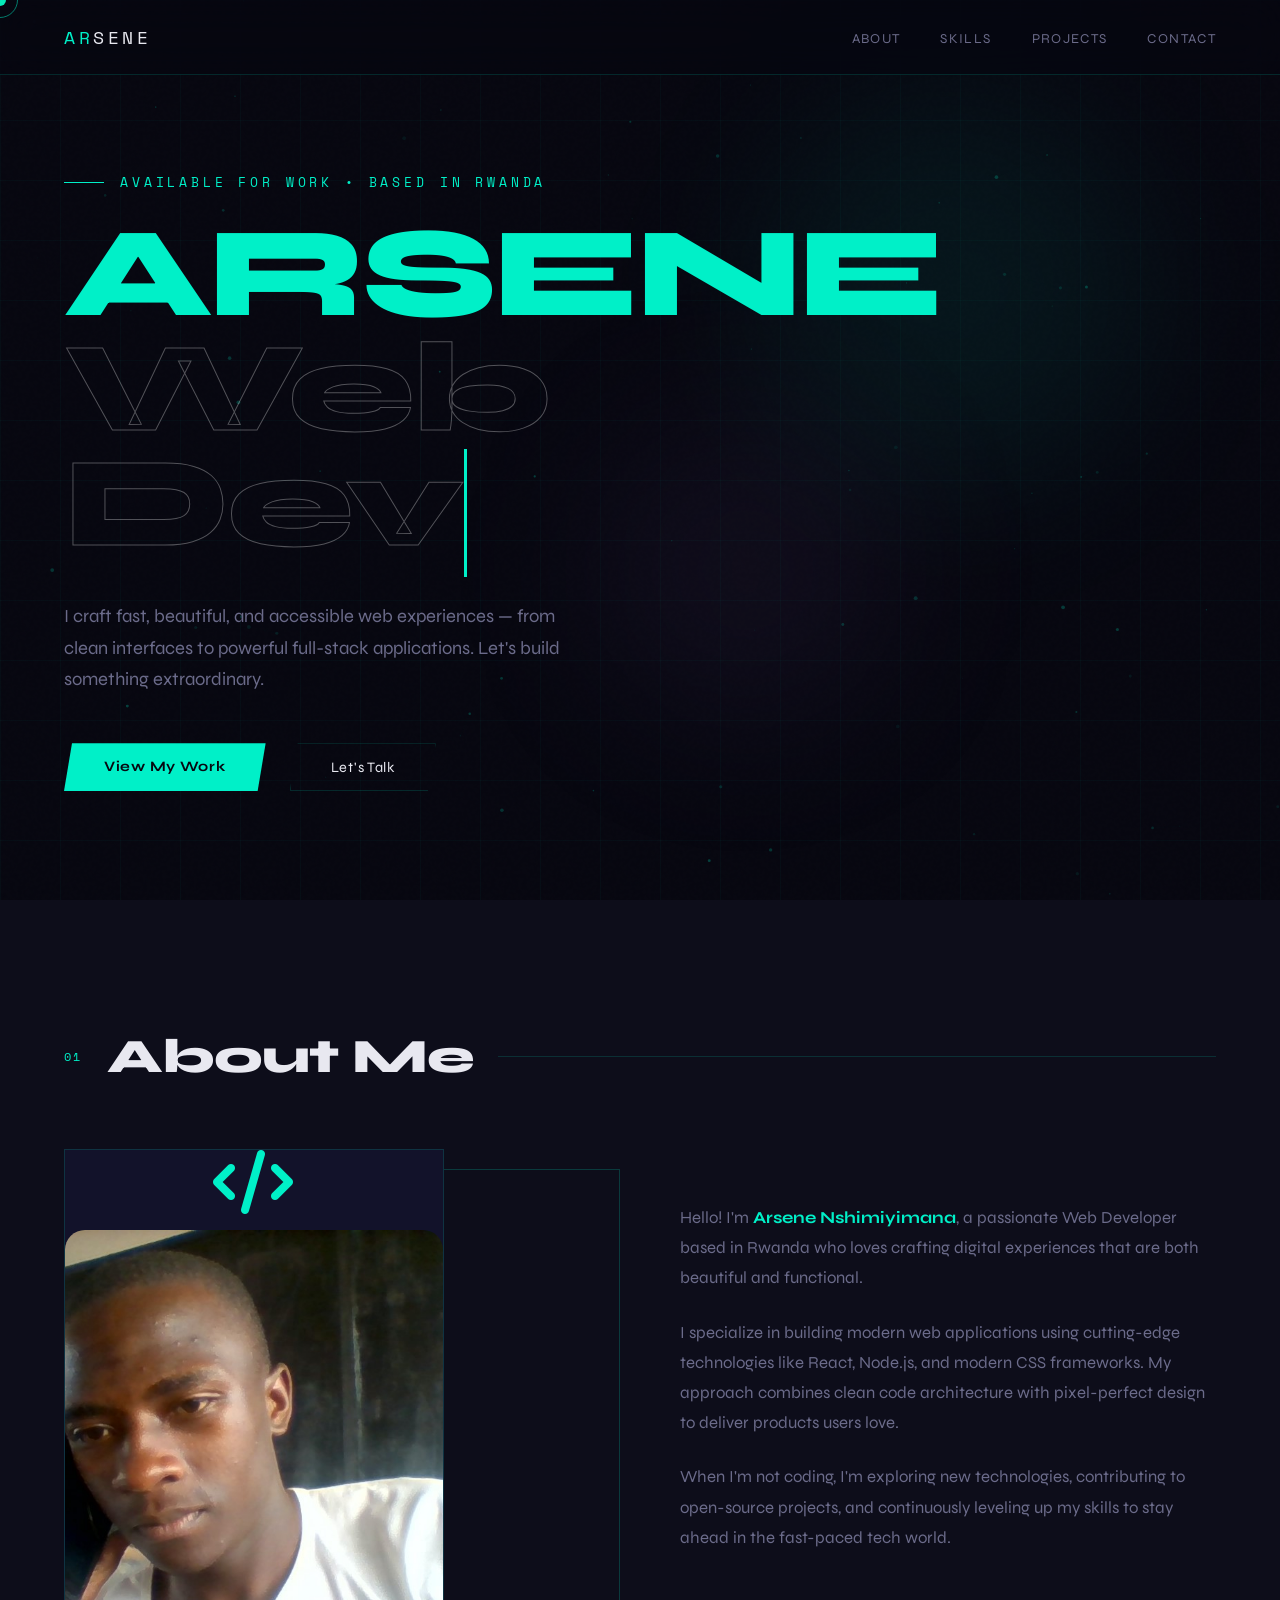
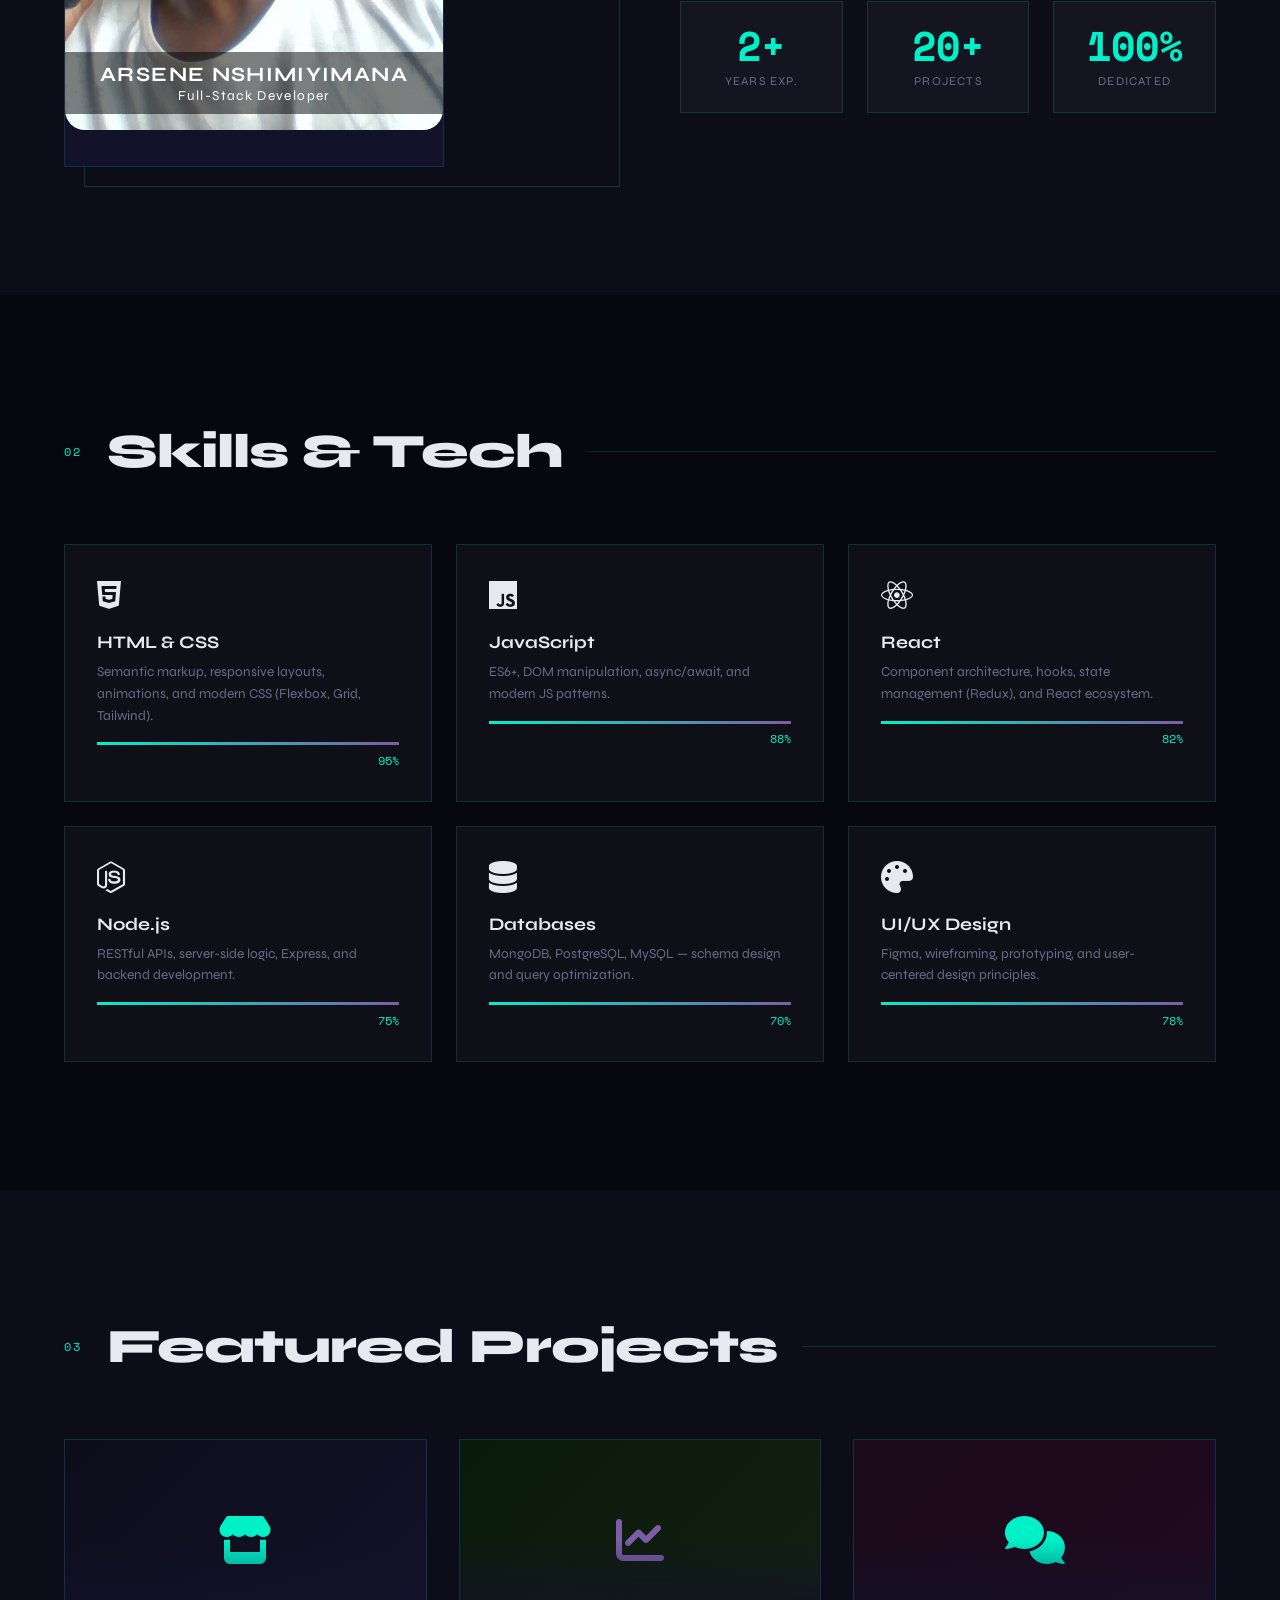
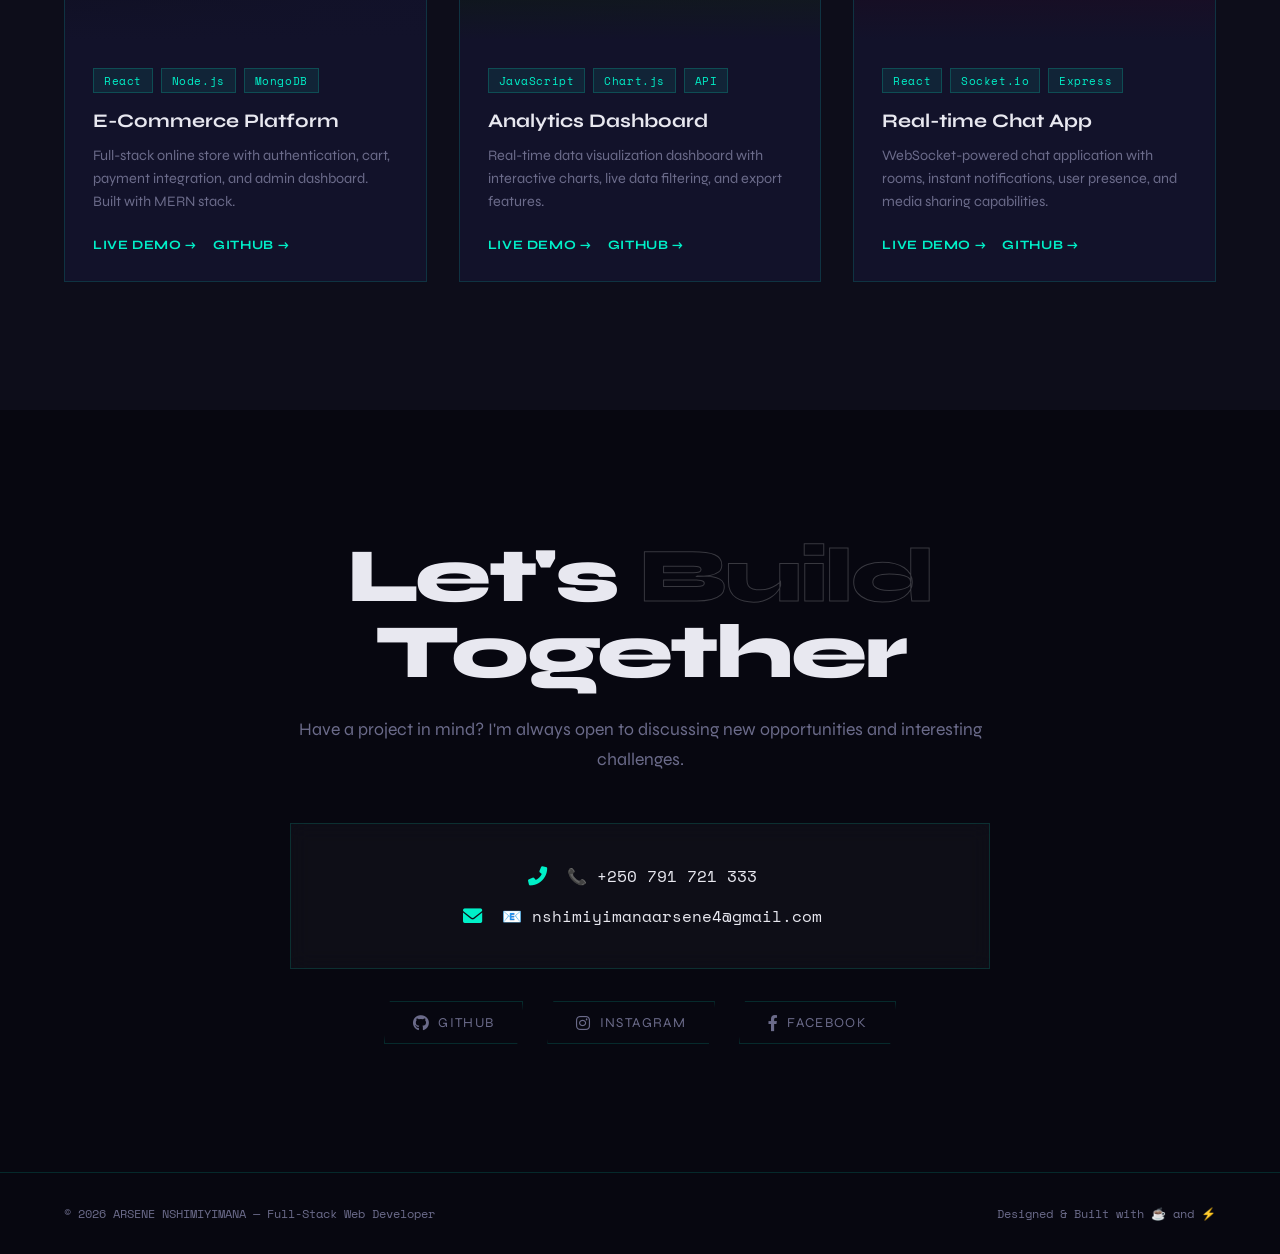
==== arsene-portfolio.html @ 23afbf8a "first commit" ====
<!DOCTYPE html>
<html lang="en">
<head>
<meta charset="UTF-8">
<meta name="viewport" content="width=device-width, initial-scale=1.0">
<meta name="description" content="Arsene Nshimiyimana - Professional Web Developer portfolio showcasing modern web applications, full-stack development skills, and creative digital solutions.">
<meta name="author" content="Arsene Nshimiyimana">
<title>Arsene Nshimiyimana | Full-Stack Web Developer</title>
<link rel="preconnect" href="https://fonts.googleapis.com">
<link href="https://fonts.googleapis.com/css2?family=Space+Mono:wght@400;700&family=Syne:wght@400;600;700;800&display=swap" rel="stylesheet">
<link rel="stylesheet" href="https://cdnjs.cloudflare.com/ajax/libs/font-awesome/6.0.0-beta3/css/all.min.css">
<style>
  *, *::before, *::after { margin: 0; padding: 0; box-sizing: border-box; }

  :root {
    --bg: #070710;
    --bg2: #0d0d1a;
    --bg3: #12122a;
    --accent: #00f0c8;
    --accent2: #7b5ea7;
    --text: #e8e8f0;
    --muted: #6b6b8a;
    --border: rgba(0,240,200,0.15);
    --card: rgba(255,255,255,0.03);
    --glow: 0 0 40px rgba(0,240,200,0.12);
    --danger: #ff4d6d;
  }

  html { scroll-behavior: smooth; }

  body {
    background: var(--bg);
    color: var(--text);
    font-family: 'Syne', sans-serif;
    overflow-x: hidden;
    cursor: none;
  }

  /* Custom cursor */
  .cursor {
    position: fixed;
    width: 12px; height: 12px;
    background: var(--accent);
    border-radius: 50%;
    pointer-events: none;
    z-index: 9999;
    transform: translate(-50%, -50%);
    transition: transform 0.1s ease, width 0.2s ease, height 0.2s ease;
    mix-blend-mode: difference;
  }
  .cursor-ring {
    position: fixed;
    width: 36px; height: 36px;
    border: 1px solid rgba(0,240,200,0.5);
    border-radius: 50%;
    pointer-events: none;
    z-index: 9998;
    transform: translate(-50%, -50%);
    transition: transform 0.15s ease, width 0.3s ease, height 0.3s ease, opacity 0.3s;
  }
  body:hover .cursor { opacity: 1; }

  /* Noise overlay */
  body::before {
    content: '';
    position: fixed;
    inset: 0;
    background-image: url("data:image/svg+xml,%3Csvg viewBox='0 0 256 256' xmlns='http://www.w3.org/2000/svg'%3E%3Cfilter id='noise'%3E%3CfeTurbulence type='fractalNoise' baseFrequency='0.9' numOctaves='4' stitchTiles='stitch'/%3E%3C/filter%3E%3Crect width='100%25' height='100%25' filter='url(%23noise)' opacity='0.03'/%3E%3C/svg%3E");
    pointer-events: none;
    z-index: 0;
    opacity: 0.4;
  }

  body::after {
    content: '';
    position: fixed;
    inset: 0;
    background-image:
      linear-gradient(rgba(0,240,200,0.03) 1px, transparent 1px),
      linear-gradient(90deg, rgba(0,240,200,0.03) 1px, transparent 1px);
    background-size: 60px 60px;
    pointer-events: none;
    z-index: 0;
  }

  /* NAV */
  nav {
    position: fixed;
    top: 0; left: 0; right: 0;
    z-index: 100;
    padding: 1.5rem 4rem;
    display: flex;
    justify-content: space-between;
    align-items: center;
    backdrop-filter: blur(20px);
    background: rgba(7,7,16,0.7);
    border-bottom: 1px solid var(--border);
  }

  .logo {
    font-family: 'Space Mono', monospace;
    font-size: 1.1rem;
    color: var(--accent);
    letter-spacing: 0.2em;
    text-decoration: none;
  }
  .logo span { color: var(--text); }

  .nav-links { display: flex; gap: 2.5rem; list-style: none; }
  .nav-links a {
    color: var(--muted);
    text-decoration: none;
    font-size: 0.85rem;
    letter-spacing: 0.1em;
    text-transform: uppercase;
    transition: color 0.3s;
    position: relative;
  }
  .nav-links a::after {
    content: '';
    position: absolute;
    bottom: -4px; left: 0; right: 0;
    height: 1px;
    background: var(--accent);
    transform: scaleX(0);
    transition: transform 0.3s;
  }
  .nav-links a:hover { color: var(--accent); }
  .nav-links a:hover::after { transform: scaleX(1); }

  /* HERO */
  #hero {
    min-height: 100vh;
    display: flex;
    align-items: center;
    padding: 8rem 4rem 4rem;
    position: relative;
    z-index: 1;
  }

  .hero-inner { max-width: 900px; }

  .hero-tag {
    font-family: 'Space Mono', monospace;
    font-size: 0.8rem;
    color: var(--accent);
    letter-spacing: 0.3em;
    text-transform: uppercase;
    margin-bottom: 1.5rem;
    display: flex;
    align-items: center;
    gap: 1rem;
    opacity: 0;
    animation: fadeUp 0.8s 0.2s forwards;
  }
  .hero-tag::before {
    content: '';
    display: block;
    width: 40px;
    height: 1px;
    background: var(--accent);
  }

  .hero-name {
    font-size: clamp(4rem, 10vw, 8rem);
    font-weight: 800;
    line-height: 0.9;
    letter-spacing: -0.03em;
    margin-bottom: 1.5rem;
    opacity: 0;
    animation: fadeUp 0.8s 0.4s forwards;
  }
  .hero-name .accent { color: var(--accent); }
  .hero-name .outline {
    -webkit-text-stroke: 1px rgba(255,255,255,0.3);
    color: transparent;
  }

  .hero-subtitle {
    font-size: 1.15rem;
    color: var(--muted);
    max-width: 500px;
    line-height: 1.7;
    margin-bottom: 3rem;
    opacity: 0;
    animation: fadeUp 0.8s 0.6s forwards;
  }

  .hero-cta {
    display: flex;
    gap: 1.5rem;
    opacity: 0;
    animation: fadeUp 0.8s 0.8s forwards;
  }

  .btn-primary {
    padding: 0.9rem 2.5rem;
    background: var(--accent);
    color: var(--bg);
    text-decoration: none;
    font-weight: 700;
    font-size: 0.9rem;
    letter-spacing: 0.05em;
    transition: all 0.3s;
    clip-path: polygon(8px 0%, 100% 0%, calc(100% - 8px) 100%, 0% 100%);
  }
  .btn-primary:hover {
    background: #fff;
    transform: translateY(-2px);
    box-shadow: 0 20px 40px rgba(0,240,200,0.3);
  }

  .btn-ghost {
    padding: 0.9rem 2.5rem;
    border: 1px solid var(--border);
    color: var(--text);
    text-decoration: none;
    font-size: 0.9rem;
    letter-spacing: 0.05em;
    transition: all 0.3s;
    clip-path: polygon(8px 0%, 100% 0%, calc(100% - 8px) 100%, 0% 100%);
  }
  .btn-ghost:hover {
    border-color: var(--accent);
    color: var(--accent);
    transform: translateY(-2px);
  }

  .orb {
    position: absolute;
    border-radius: 50%;
    filter: blur(80px);
    pointer-events: none;
    z-index: 0;
    animation: drift 12s ease-in-out infinite;
  }
  .orb1 { width: 400px; height: 400px; background: rgba(0,240,200,0.06); top: 10%; right: 10%; }
  .orb2 { width: 300px; height: 300px; background: rgba(123,94,167,0.08); bottom: 20%; right: 30%; animation-delay: 3s; }

  @keyframes drift {
    0%, 100% { transform: translate(0,0); }
    33% { transform: translate(20px, -30px); }
    66% { transform: translate(-20px, 20px); }
  }

  section { padding: 8rem 4rem; position: relative; z-index: 1; }
  .section-header { display: flex; align-items: center; gap: 1.5rem; margin-bottom: 4rem; }
  .section-num { font-family: 'Space Mono', monospace; font-size: 0.75rem; color: var(--accent); letter-spacing: 0.2em; }
  .section-title { font-size: clamp(2rem, 4vw, 3rem); font-weight: 800; letter-spacing: -0.02em; }
  .section-line { flex: 1; height: 1px; background: var(--border); }
  #about { background: var(--bg2); }

  .about-grid { display: grid; grid-template-columns: 1fr 1fr; gap: 5rem; align-items: center; }
  .about-photo-wrap { position: relative; }
  .about-photo {
    width: 100%;
    max-width: 380px;
    aspect-ratio: 3/4;
    object-fit: cover;
    filter: grayscale(30%);
    border: 1px solid var(--border);
    display: block;
    background: var(--bg3);
    font-size: 4rem;
    display: flex;
    align-items: center;
    justify-content: center;
  }
  .about-photo-accent { position: absolute; top: 20px; left: 20px; right: -20px; bottom: -20px; border: 1px solid rgba(0,240,200,0.2); z-index: -1; }
  .about-photo-placeholder {
    width: 100%;
    max-width: 380px;
    aspect-ratio: 3/4;
    background: var(--bg3);
    border: 1px solid var(--border);
    display: flex;
    flex-direction: column;
    align-items: center;
    justify-content: center;
    gap: 1rem;
    color: var(--muted);
    font-size: 0.85rem;
    letter-spacing: 0.1em;
  }
  .about-text p { color: var(--muted); line-height: 1.8; margin-bottom: 1.5rem; font-size: 1.05rem; }
  .about-text .highlight { color: var(--accent); font-weight: 700; }
  .about-stats { display: grid; grid-template-columns: repeat(3, 1fr); gap: 1.5rem; margin-top: 3rem; }
  .stat { padding: 1.5rem; background: var(--card); border: 1px solid var(--border); text-align: center; transition: border-color 0.3s, transform 0.3s; }
  .stat:hover { border-color: var(--accent); transform: translateY(-4px); }
  .stat-num { font-size: 2.5rem; font-weight: 800; color: var(--accent); line-height: 1; font-family: 'Space Mono', monospace; }
  .stat-label { font-size: 0.75rem; color: var(--muted); letter-spacing: 0.1em; text-transform: uppercase; margin-top: 0.5rem; }

  #skills { background: var(--bg); }
  .skills-grid { display: grid; grid-template-columns: repeat(auto-fill, minmax(300px, 1fr)); gap: 1.5rem; }
  .skill-card { padding: 2rem; background: var(--card); border: 1px solid var(--border); transition: border-color 0.3s, transform 0.3s, box-shadow 0.3s; position: relative; overflow: hidden; }
  .skill-card::before { content: ''; position: absolute; inset: 0; background: linear-gradient(135deg, rgba(0,240,200,0.05) 0%, transparent 60%); opacity: 0; transition: opacity 0.3s; }
  .skill-card:hover { border-color: rgba(0,240,200,0.4); transform: translateY(-6px); box-shadow: var(--glow); }
  .skill-card:hover::before { opacity: 1; }
  .skill-icon { font-size: 2rem; margin-bottom: 1rem; }
  .skill-name { font-size: 1.1rem; font-weight: 700; margin-bottom: 0.5rem; color: var(--text); }
  .skill-desc { font-size: 0.85rem; color: var(--muted); line-height: 1.6; margin-bottom: 1rem; }
  .skill-bar-wrap { height: 3px; background: rgba(255,255,255,0.05); overflow: hidden; }
  .skill-bar { height: 100%; background: linear-gradient(90deg, var(--accent), var(--accent2)); transform: scaleX(0); transform-origin: left; transition: transform 1s ease; }
  .skill-card.visible .skill-bar { transform: scaleX(1); }
  .skill-pct { font-family: 'Space Mono', monospace; font-size: 0.75rem; color: var(--accent); text-align: right; margin-top: 0.4rem; }

  #projects { background: var(--bg2); }
  .projects-grid { display: grid; grid-template-columns: repeat(auto-fill, minmax(340px, 1fr)); gap: 2rem; }
  .project-card { background: var(--bg3); border: 1px solid var(--border); overflow: hidden; transition: transform 0.3s, box-shadow 0.3s, border-color 0.3s; display: flex; flex-direction: column; }
  .project-card:hover { transform: translateY(-8px); box-shadow: var(--glow); border-color: rgba(0,240,200,0.35); }
  .project-thumb { height: 200px; background: var(--bg); display: flex; align-items: center; justify-content: center; font-size: 3rem; position: relative; overflow: hidden; }
  .project-thumb::after { content: ''; position: absolute; inset: 0; background: linear-gradient(to bottom, transparent 50%, var(--bg3)); }
  .project-content { padding: 1.75rem; flex: 1; display: flex; flex-direction: column; }
  .project-tags { display: flex; flex-wrap: wrap; gap: 0.5rem; margin-bottom: 1rem; }
  .tag { font-family: 'Space Mono', monospace; font-size: 0.7rem; padding: 3px 10px; background: rgba(0,240,200,0.08); color: var(--accent); border: 1px solid rgba(0,240,200,0.2); letter-spacing: 0.05em; }
  .project-title { font-size: 1.2rem; font-weight: 700; margin-bottom: 0.75rem; }
  .project-desc { font-size: 0.9rem; color: var(--muted); line-height: 1.6; flex: 1; margin-bottom: 1.5rem; }
  .project-links { display: flex; gap: 1rem; }
  .project-link { font-size: 0.8rem; color: var(--accent); text-decoration: none; letter-spacing: 0.05em; text-transform: uppercase; font-weight: 700; display: flex; align-items: center; gap: 0.4rem; transition: gap 0.2s; }
  .project-link:hover { gap: 0.7rem; }

  #contact { background: var(--bg); }
  .contact-inner { max-width: 700px; margin: 0 auto; text-align: center; }
  .contact-big { font-size: clamp(2.5rem, 6vw, 5rem); font-weight: 800; line-height: 1; margin-bottom: 1.5rem; letter-spacing: -0.03em; }
  .contact-big .outline { -webkit-text-stroke: 1px rgba(255,255,255,0.2); color: transparent; }
  .contact-sub { color: var(--muted); font-size: 1.1rem; line-height: 1.7; margin-bottom: 3rem; }
  .contact-details { background: var(--card); border: 1px solid var(--border); padding: 1.5rem; border-radius: 0; margin-bottom: 2rem; text-align: center; backdrop-filter: blur(10px); }
  .contact-detail-item { display: flex; align-items: center; justify-content: center; gap: 1rem; margin: 1rem 0; flex-wrap: wrap; font-family: 'Space Mono', monospace; }
  .contact-detail-item i { color: var(--accent); font-size: 1.2rem; width: 28px; }
  .contact-detail-item a { color: var(--text); text-decoration: none; transition: color 0.3s; }
  .contact-detail-item a:hover { color: var(--accent); }
  .contact-email { display: inline-block; font-family: 'Space Mono', monospace; font-size: 1rem; color: var(--accent); text-decoration: none; border-bottom: 1px solid var(--accent); padding-bottom: 4px; margin-bottom: 2rem; transition: opacity 0.3s; }
  .contact-email:hover { opacity: 0.7; }
  .social-links { display: flex; justify-content: center; gap: 1.5rem; flex-wrap: wrap; margin-top: 1.5rem; }
  .social-link { padding: 0.75rem 1.75rem; border: 1px solid var(--border); color: var(--muted); text-decoration: none; font-size: 0.85rem; letter-spacing: 0.1em; text-transform: uppercase; transition: all 0.3s; clip-path: polygon(6px 0%, 100% 0%, calc(100% - 6px) 100%, 0% 100%); display: inline-flex; align-items: center; gap: 8px; }
  .social-link i { font-size: 1rem; }
  .social-link:hover { border-color: var(--accent); color: var(--accent); background: rgba(0,240,200,0.05); }

  footer { padding: 2rem 4rem; border-top: 1px solid var(--border); display: flex; justify-content: space-between; align-items: center; font-family: 'Space Mono', monospace; font-size: 0.75rem; color: var(--muted); position: relative; z-index: 1; }

  @keyframes fadeUp { from { opacity: 0; transform: translateY(30px); } to { opacity: 1; transform: translateY(0); } }
  .reveal { opacity: 0; transform: translateY(40px); transition: opacity 0.8s ease, transform 0.8s ease; }
  .reveal.visible { opacity: 1; transform: none; }
  .type-cursor { display: inline-block; width: 3px; height: 1em; background: var(--accent); vertical-align: middle; margin-left: 4px; animation: blink 1s step-end infinite; }
  @keyframes blink { 50% { opacity: 0; } }

  @media (max-width: 768px) {
    nav { padding: 1rem 1.5rem; }
    .nav-links { display: none; }
    section, #hero { padding: 6rem 1.5rem 3rem; }
    .about-grid { grid-template-columns: 1fr; }
    .about-stats { grid-template-columns: repeat(2,1fr); }
    footer { flex-direction: column; gap: 0.5rem; text-align: center; }
    .contact-detail-item { flex-direction: column; gap: 0.3rem; }
  }

  #particles-canvas { position: fixed; inset: 0; z-index: 0; pointer-events: none; opacity: 0.5; }
  .click-to-copy { cursor: pointer; transition: opacity 0.2s; }
  .click-to-copy:hover { opacity: 0.8; }
  .toast-msg { position: fixed; bottom: 30px; left: 50%; transform: translateX(-50%); background: var(--accent); color: var(--bg); padding: 10px 20px; font-family: 'Space Mono', monospace; font-size: 0.8rem; z-index: 10000; border-radius: 0; clip-path: polygon(4px 0%, 100% 0%, calc(100% - 4px) 100%, 0% 100%); opacity: 0; transition: opacity 0.3s; pointer-events: none; }
</style>
</head>
<body>

<div class="cursor" id="cursor"></div>
<div class="cursor-ring" id="cursorRing"></div>
<canvas id="particles-canvas"></canvas>
<div id="toast" class="toast-msg">Copied to clipboard!</div>

<nav>
  <a href="#hero" class="logo">AR<span>SENE</span></a>
  <ul class="nav-links">
    <li><a href="#about">About</a></li>
    <li><a href="#skills">Skills</a></li>
    <li><a href="#projects">Projects</a></li>
    <li><a href="#contact">Contact</a></li>
  </ul>
</nav>

<section id="hero">
  <div class="orb orb1"></div>
  <div class="orb orb2"></div>
  <div class="hero-inner">
    <div class="hero-tag">Available for work • Based in Rwanda</div>
    <h1 class="hero-name">
      <span class="accent">ARSENE</span><br>
      <span class="outline" id="typed-role">Web Dev</span><span class="type-cursor"></span>
    </h1>
    <p class="hero-subtitle">
      I craft fast, beautiful, and accessible web experiences — from clean interfaces to powerful full-stack applications. Let's build something extraordinary.
    </p>
    <div class="hero-cta">
      <a href="#projects" class="btn-primary">View My Work</a>
      <a href="#contact" class="btn-ghost">Let's Talk</a>
    </div>
  </div>
</section>

<section id="about">
  <div class="section-header reveal">
    <span class="section-num">01</span>
    <h2 class="section-title">About Me</h2>
    <div class="section-line"></div>
  </div>
  <div class="about-grid">
    <div class="about-photo-wrap reveal">
      <div class="about-photo-placeholder" id="photo-container">
        <i class="fas fa-code" style="font-size:4rem; color:var(--accent);"></i>
        <div style="position:relative;width: 350;">
          <img src="arsene.jpg" style="width:100%;height: 500px;object-fit: cover; border-radius: 20px;">
          <div style="position: absolute;bottom: 20px;width: 100%;text-align: center;color: white;background-color: rgb(0,0,0,0.5);padding: 10px;">
          <h1>ARSENE NSHIMIYIMANA</h1>
          <p>Full-Stack Developer</p>
          </div>
        </div>
        <div style="font-weight:700;"></div>
        
        <div style="font-size:0.7rem;"></div>
      </div>
      <div class="about-photo-accent"></div>
    </div>
    <div class="about-text reveal">
      <p>Hello! I'm <span class="highlight">Arsene Nshimiyimana</span>, a passionate Web Developer based in Rwanda who loves crafting digital experiences that are both beautiful and functional.</p>
      <p>I specialize in building modern web applications using cutting-edge technologies like React, Node.js, and modern CSS frameworks. My approach combines clean code architecture with pixel-perfect design to deliver products users love.</p>
      <p>When I'm not coding, I'm exploring new technologies, contributing to open-source projects, and continuously leveling up my skills to stay ahead in the fast-paced tech world.</p>
      <div class="about-stats">
        <div class="stat"><div class="stat-num">2+</div><div class="stat-label">Years Exp.</div></div>
        <div class="stat"><div class="stat-num">20+</div><div class="stat-label">Projects</div></div>
        <div class="stat"><div class="stat-num">100%</div><div class="stat-label">Dedicated</div></div>
      </div>
    </div>
  </div>
</section>

<section id="skills">
  <div class="section-header reveal">
    <span class="section-num">02</span>
    <h2 class="section-title">Skills & Tech</h2>
    <div class="section-line"></div>
  </div>
  <div class="skills-grid">
    <div class="skill-card reveal"><div class="skill-icon"><i class="fab fa-html5"></i></div><div class="skill-name">HTML & CSS</div><div class="skill-desc">Semantic markup, responsive layouts, animations, and modern CSS (Flexbox, Grid, Tailwind).</div><div class="skill-bar-wrap"><div class="skill-bar" style="--w:0.95"></div></div><div class="skill-pct">95%</div></div>
    <div class="skill-card reveal"><div class="skill-icon"><i class="fab fa-js"></i></div><div class="skill-name">JavaScript</div><div class="skill-desc">ES6+, DOM manipulation, async/await, and modern JS patterns.</div><div class="skill-bar-wrap"><div class="skill-bar" style="--w:0.88"></div></div><div class="skill-pct">88%</div></div>
    <div class="skill-card reveal"><div class="skill-icon"><i class="fab fa-react"></i></div><div class="skill-name">React</div><div class="skill-desc">Component architecture, hooks, state management (Redux), and React ecosystem.</div><div class="skill-bar-wrap"><div class="skill-bar" style="--w:0.82"></div></div><div class="skill-pct">82%</div></div>
    <div class="skill-card reveal"><div class="skill-icon"><i class="fab fa-node-js"></i></div><div class="skill-name">Node.js</div><div class="skill-desc">RESTful APIs, server-side logic, Express, and backend development.</div><div class="skill-bar-wrap"><div class="skill-bar" style="--w:0.75"></div></div><div class="skill-pct">75%</div></div>
    <div class="skill-card reveal"><div class="skill-icon"><i class="fas fa-database"></i></div><div class="skill-name">Databases</div><div class="skill-desc">MongoDB, PostgreSQL, MySQL — schema design and query optimization.</div><div class="skill-bar-wrap"><div class="skill-bar" style="--w:0.70"></div></div><div class="skill-pct">70%</div></div>
    <div class="skill-card reveal"><div class="skill-icon"><i class="fas fa-palette"></i></div><div class="skill-name">UI/UX Design</div><div class="skill-desc">Figma, wireframing, prototyping, and user-centered design principles.</div><div class="skill-bar-wrap"><div class="skill-bar" style="--w:0.78"></div></div><div class="skill-pct">78%</div></div>
  </div>
</section>

<section id="projects">
  <div class="section-header reveal">
    <span class="section-num">03</span>
    <h2 class="section-title">Featured Projects</h2>
    <div class="section-line"></div>
  </div>
  <div class="projects-grid">
    <div class="project-card reveal"><div class="project-thumb" style="background: linear-gradient(135deg, #0d0d1a, #12122a);"><i class="fas fa-store" style="font-size: 3rem; color: var(--accent);"></i></div><div class="project-content"><div class="project-tags"><span class="tag">React</span><span class="tag">Node.js</span><span class="tag">MongoDB</span></div><div class="project-title">E-Commerce Platform</div><div class="project-desc">Full-stack online store with authentication, cart, payment integration, and admin dashboard. Built with MERN stack.</div><div class="project-links"><a href="#" class="project-link">Live Demo →</a><a href="https://github.com/nshimiyimana-2007" class="project-link">GitHub →</a></div></div></div>
    <div class="project-card reveal"><div class="project-thumb" style="background: linear-gradient(135deg, #0a1a0a, #122012);"><i class="fas fa-chart-line" style="font-size: 3rem; color: var(--accent2);"></i></div><div class="project-content"><div class="project-tags"><span class="tag">JavaScript</span><span class="tag">Chart.js</span><span class="tag">API</span></div><div class="project-title">Analytics Dashboard</div><div class="project-desc">Real-time data visualization dashboard with interactive charts, live data filtering, and export features.</div><div class="project-links"><a href="#" class="project-link">Live Demo →</a><a href="https://github.com/nshimiyimana-2007" class="project-link">GitHub →</a></div></div></div>
    <div class="project-card reveal"><div class="project-thumb" style="background: linear-gradient(135deg, #1a0a1a, #200a20);"><i class="fas fa-comments" style="font-size: 3rem; color: var(--accent);"></i></div><div class="project-content"><div class="project-tags"><span class="tag">React</span><span class="tag">Socket.io</span><span class="tag">Express</span></div><div class="project-title">Real-time Chat App</div><div class="project-desc">WebSocket-powered chat application with rooms, instant notifications, user presence, and media sharing capabilities.</div><div class="project-links"><a href="#" class="project-link">Live Demo →</a><a href="https://github.com/nshimiyimana-2007" class="project-link">GitHub →</a></div></div></div>
  </div>
</section>

<section id="contact">
  <div class="contact-inner reveal">
    <h2 class="contact-big">Let's <span class="outline">Build</span><br>Together</h2>
    <p class="contact-sub">Have a project in mind? I'm always open to discussing new opportunities and interesting challenges.</p>
    <div class="contact-details">
      <div class="contact-detail-item"><i class="fas fa-phone-alt"></i> <span class="click-to-copy" data-copy="0791721333">📞 +250 791 721 333</span></div>
      <div class="contact-detail-item"><i class="fas fa-envelope"></i> <a href="mailto:nshimiyimanaarsene4@gmail.com" class="click-to-copy" data-copy="nshimiyimanaarsene4@gmail.com">📧 nshimiyimanaarsene4@gmail.com</a></div>
    </div>
    <div class="social-links">
      <a href="https://github.com/nshimiyimana-2007" target="_blank" class="social-link"><i class="fab fa-github"></i> GitHub</a>
      <a href="https://www.instagram.com/arsene5369/" target="_blank" class="social-link"><i class="fab fa-instagram"></i> Instagram</a>
      <a href="https://www.facebook.com/arsene.nshimiyimana.arsene/" target="_blank" class="social-link"><i class="fab fa-facebook-f"></i> Facebook</a>
    </div>
  </div>
</section>

<footer><span>© 2026 ARSENE NSHIMIYIMANA — Full-Stack Web Developer</span><span>Designed & Built with ☕ and ⚡</span></footer>

<script>
  // Cursor + particles + typing same as original but enhanced
  const cursor = document.getElementById('cursor'), ring = document.getElementById('cursorRing');
  let mx = 0, my = 0, rx = 0, ry = 0;
  document.addEventListener('mousemove', e => { mx = e.clientX; my = e.clientY; cursor.style.left = mx + 'px'; cursor.style.top = my + 'px'; });
  function animateRing() { rx += (mx - rx) * 0.12; ry += (my - ry) * 0.12; ring.style.left = rx + 'px'; ring.style.top = ry + 'px'; requestAnimationFrame(animateRing); } animateRing();
  document.querySelectorAll('a, button, .click-to-copy').forEach(el => { el.addEventListener('mouseenter', () => { cursor.style.width = '20px'; cursor.style.height = '20px'; ring.style.width = '56px'; ring.style.height = '56px'; }); el.addEventListener('mouseleave', () => { cursor.style.width = '12px'; cursor.style.height = '12px'; ring.style.width = '36px'; ring.style.height = '36px'; }); });

  // Particles
  const canvas = document.getElementById('particles-canvas'), ctx = canvas.getContext('2d');
  canvas.width = window.innerWidth; canvas.height = window.innerHeight;
  window.addEventListener('resize', () => { canvas.width = window.innerWidth; canvas.height = window.innerHeight; });
  const particles = [];
  for (let i = 0; i < 80; i++) particles.push({ x: Math.random() * canvas.width, y: Math.random() * canvas.height, vx: (Math.random() - 0.5) * 0.3, vy: (Math.random() - 0.5) * 0.3, r: Math.random() * 1.5 + 0.5, alpha: Math.random() * 0.4 + 0.1 });
  function drawParticles() { ctx.clearRect(0, 0, canvas.width, canvas.height); particles.forEach(p => { p.x += p.vx; p.y += p.vy; if (p.x < 0) p.x = canvas.width; if (p.x > canvas.width) p.x = 0; if (p.y < 0) p.y = canvas.height; if (p.y > canvas.height) p.y = 0; ctx.beginPath(); ctx.arc(p.x, p.y, p.r, 0, Math.PI * 2); ctx.fillStyle = `rgba(0,240,200,${p.alpha})`; ctx.fill(); }); particles.forEach((a, i) => { particles.slice(i+1).forEach(b => { const d = Math.hypot(a.x-b.x, a.y-b.y); if (d < 120) { ctx.beginPath(); ctx.moveTo(a.x, a.y); ctx.lineTo(b.x, b.y); ctx.strokeStyle = `rgba(0,240,200,${0.06 * (1 - d/120)})`; ctx.lineWidth = 0.5; ctx.stroke(); } }); }); requestAnimationFrame(drawParticles); } drawParticles();

  // Typing animation
  const roles = ['Web Developer', 'UI Engineer', 'Full-Stack Dev', 'Problem Solver'];
  let ri = 0, ci = 0, del = false; const typeEl = document.getElementById('typed-role');
  function type() { const word = roles[ri]; if (!del) { typeEl.textContent = word.slice(0, ++ci); if (ci === word.length) { del = true; setTimeout(type, 2000); return; } } else { typeEl.textContent = word.slice(0, --ci); if (ci === 0) { del = false; ri = (ri + 1) % roles.length; } } setTimeout(type, del ? 60 : 100); } setTimeout(type, 1500);

  // Intersection Observer
  const observer = new IntersectionObserver(entries => { entries.forEach(e => { if (e.isIntersecting) { e.target.classList.add('visible'); if (e.target.classList.contains('skill-card')) e.target.querySelector('.skill-bar').style.transform = 'scaleX(1)'; } }); }, { threshold: 0.15 });
  document.querySelectorAll('.reveal').forEach(el => observer.observe(el));

  // Copy to clipboard functionality for contact details
  const toast = document.getElementById('toast');
  function showToast(msg) { toast.textContent = msg || 'Copied!'; toast.style.opacity = '1'; setTimeout(() => { toast.style.opacity = '0'; }, 2000); }
  document.querySelectorAll('.click-to-copy').forEach(el => { el.addEventListener('click', (e) => { e.preventDefault(); const textToCopy = el.getAttribute('data-copy') || el.innerText.replace(/[📞📧\+]/g, '').trim(); navigator.clipboard.writeText(textToCopy).then(() => { showToast(`Copied: ${textToCopy}`); }).catch(() => { showToast('Failed to copy'); }); }); });
  // also make email click copy as fallback but keep mailto
  const mailLink = document.querySelector('.contact-detail-item a');
  if(mailLink) mailLink.addEventListener('click', (e) => { e.stopPropagation(); });
</script>
</body>
</html>
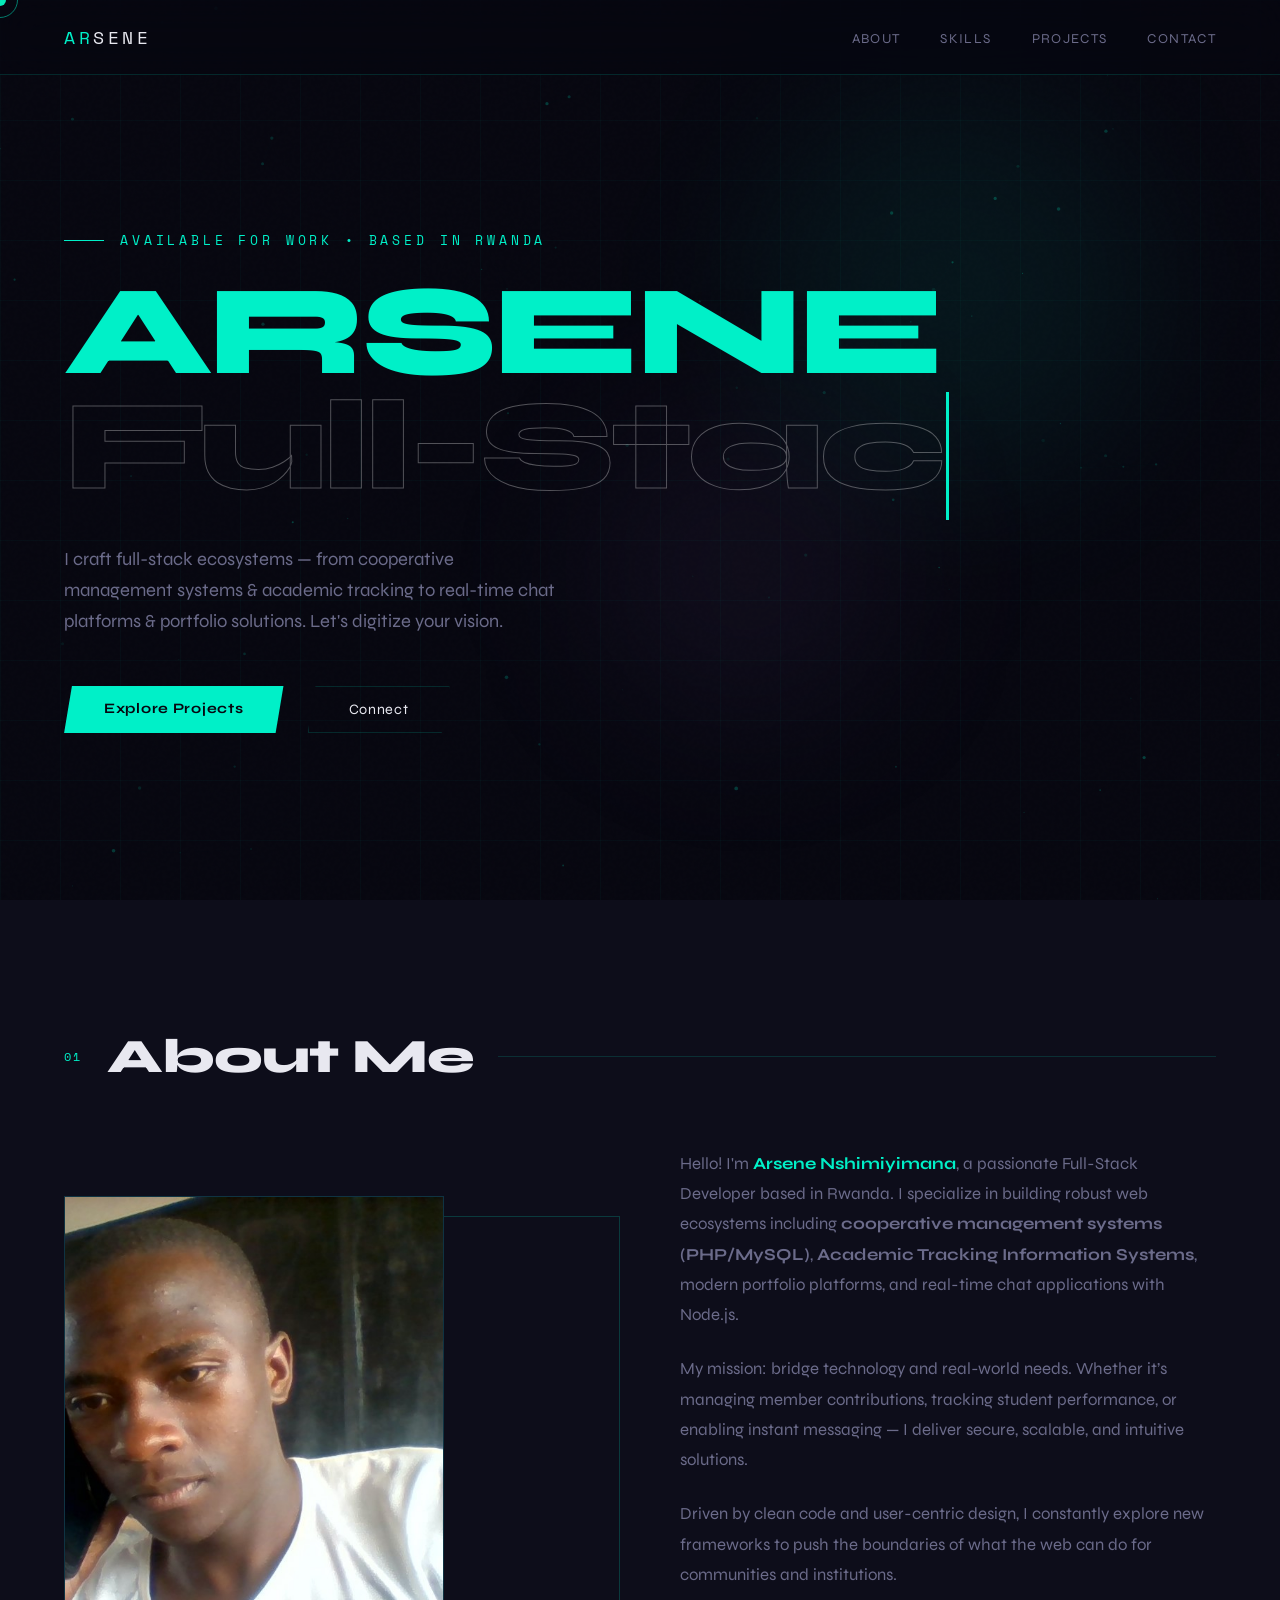
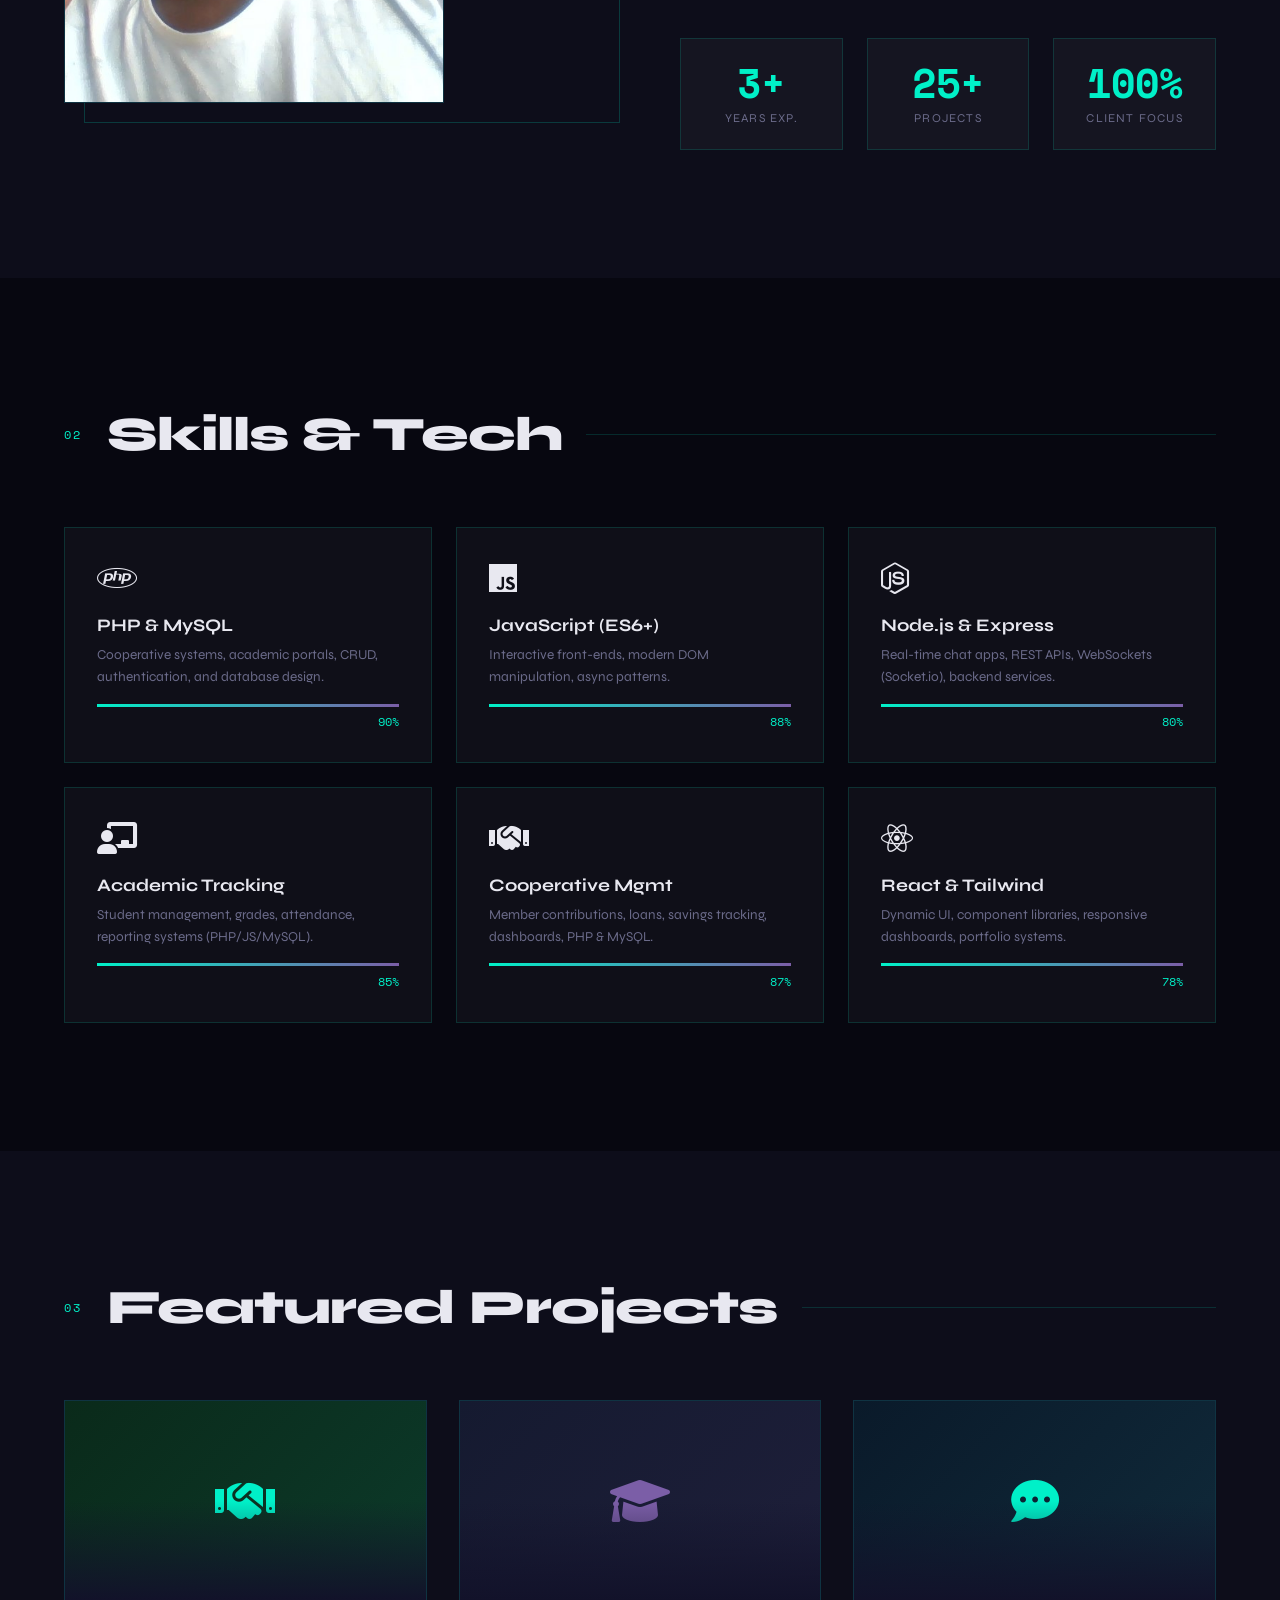
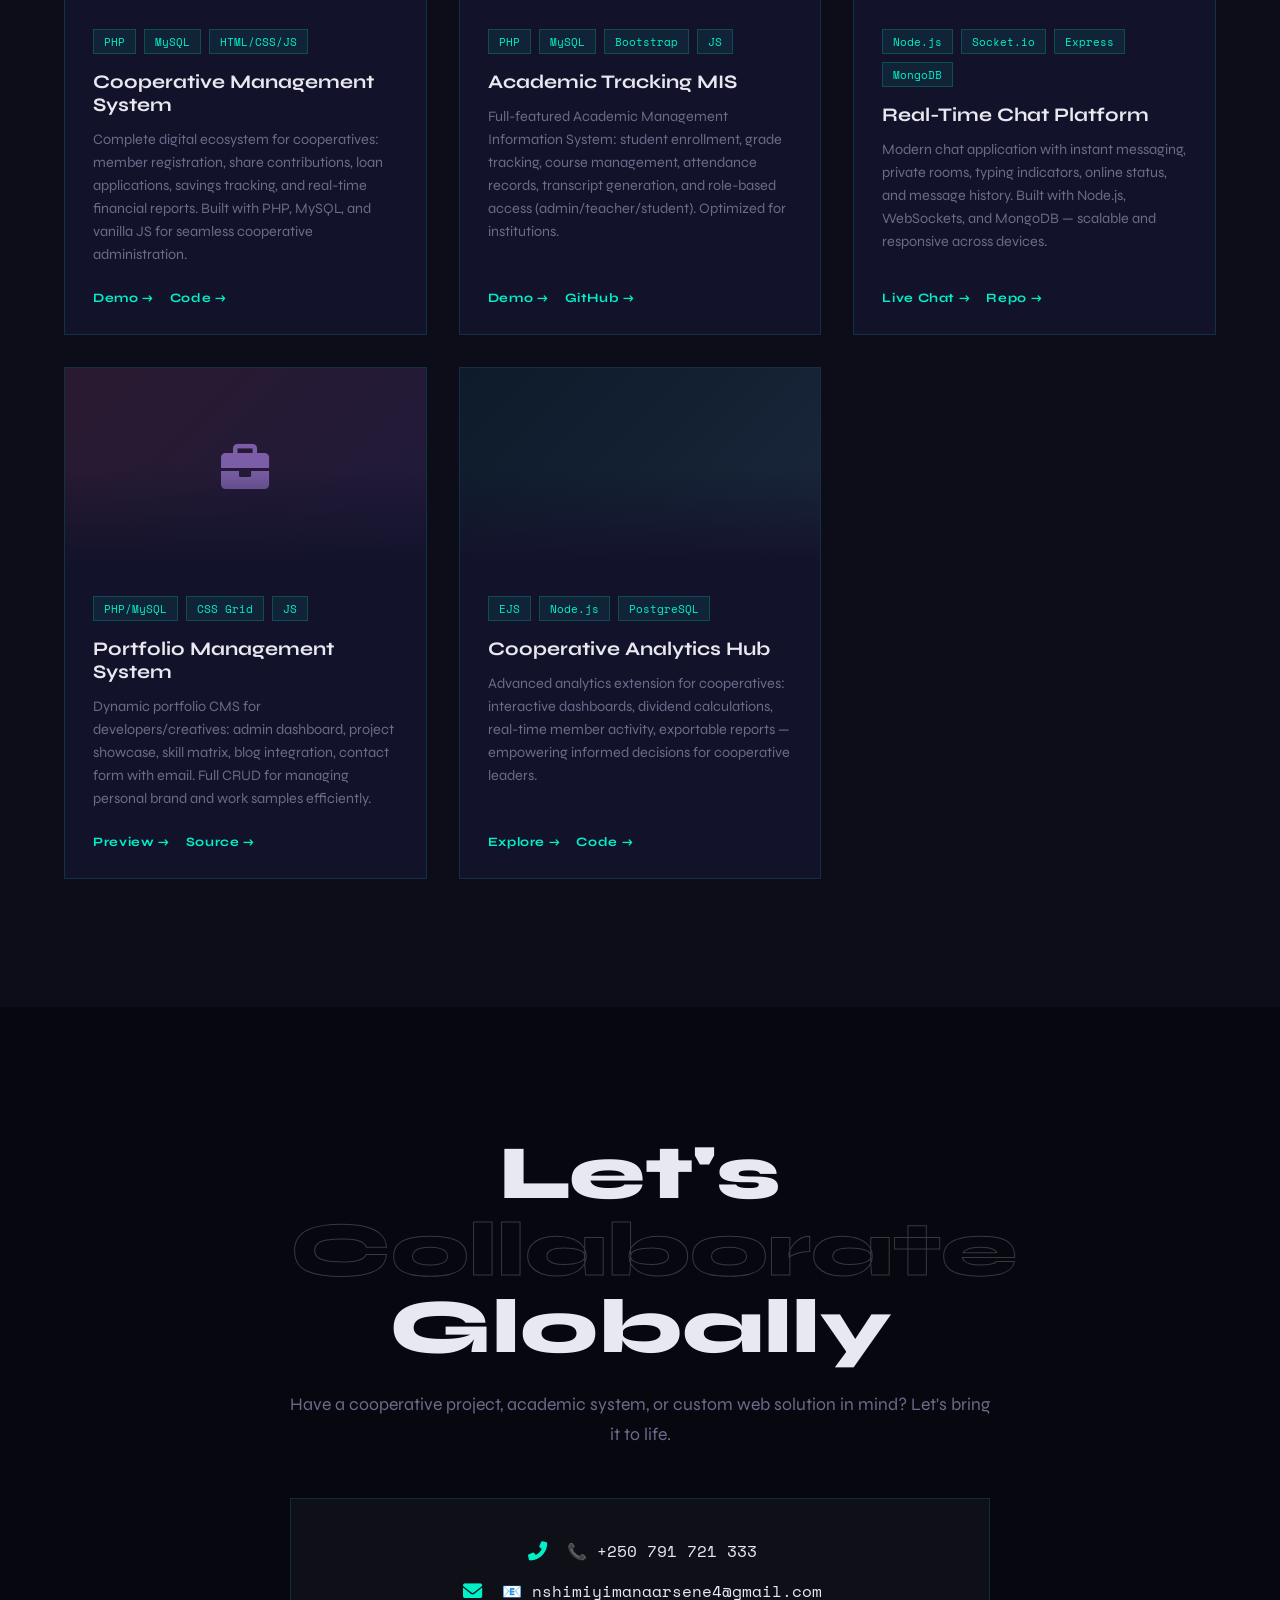
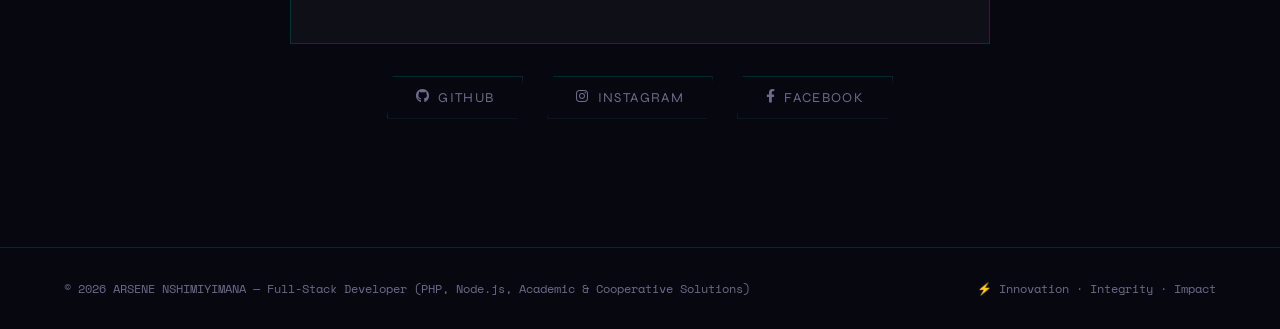
==== commit 0c05e63f: "Initial commit: Portfolio website with cooperative system, academic tracking, and chat platform proj" ====
--- a/arsene-portfolio.html
+++ b/arsene-portfolio.html
@@ -3,9 +3,9 @@
 <head>
 <meta charset="UTF-8">
 <meta name="viewport" content="width=device-width, initial-scale=1.0">
-<meta name="description" content="Arsene Nshimiyimana - Professional Web Developer portfolio showcasing modern web applications, full-stack development skills, and creative digital solutions.">
+<meta name="description" content="Arsene Nshimiyimana - Professional Full-Stack Web Developer portfolio showcasing modern web applications, cooperative systems, academic tracking, and innovative digital solutions.">
 <meta name="author" content="Arsene Nshimiyimana">
-<title>Arsene Nshimiyimana | Full-Stack Web Developer</title>
+<title>Arsene Nshimiyimana | Full-Stack Developer & Innovator</title>
 <link rel="preconnect" href="https://fonts.googleapis.com">
 <link href="https://fonts.googleapis.com/css2?family=Space+Mono:wght@400;700&family=Syne:wght@400;600;700;800&display=swap" rel="stylesheet">
 <link rel="stylesheet" href="https://cdnjs.cloudflare.com/ajax/libs/font-awesome/6.0.0-beta3/css/all.min.css">
@@ -58,9 +58,7 @@
     transform: translate(-50%, -50%);
     transition: transform 0.15s ease, width 0.3s ease, height 0.3s ease, opacity 0.3s;
   }
-  body:hover .cursor { opacity: 1; }
-
-  /* Noise overlay */
+
   body::before {
     content: '';
     position: fixed;
@@ -75,15 +73,12 @@
     content: '';
     position: fixed;
     inset: 0;
-    background-image:
-      linear-gradient(rgba(0,240,200,0.03) 1px, transparent 1px),
-      linear-gradient(90deg, rgba(0,240,200,0.03) 1px, transparent 1px);
+    background-image: linear-gradient(rgba(0,240,200,0.03) 1px, transparent 1px), linear-gradient(90deg, rgba(0,240,200,0.03) 1px, transparent 1px);
     background-size: 60px 60px;
     pointer-events: none;
     z-index: 0;
   }
 
-  /* NAV */
   nav {
     position: fixed;
     top: 0; left: 0; right: 0;
@@ -128,7 +123,6 @@
   .nav-links a:hover { color: var(--accent); }
   .nav-links a:hover::after { transform: scaleX(1); }
 
-  /* HERO */
   #hero {
     min-height: 100vh;
     display: flex;
@@ -139,7 +133,6 @@
   }
 
   .hero-inner { max-width: 900px; }
-
   .hero-tag {
     font-family: 'Space Mono', monospace;
     font-size: 0.8rem;
@@ -160,7 +153,6 @@
     height: 1px;
     background: var(--accent);
   }
-
   .hero-name {
     font-size: clamp(4rem, 10vw, 8rem);
     font-weight: 800;
@@ -175,7 +167,6 @@
     -webkit-text-stroke: 1px rgba(255,255,255,0.3);
     color: transparent;
   }
-
   .hero-subtitle {
     font-size: 1.15rem;
     color: var(--muted);
@@ -185,14 +176,12 @@
     opacity: 0;
     animation: fadeUp 0.8s 0.6s forwards;
   }
-
   .hero-cta {
     display: flex;
     gap: 1.5rem;
     opacity: 0;
     animation: fadeUp 0.8s 0.8s forwards;
   }
-
   .btn-primary {
     padding: 0.9rem 2.5rem;
     background: var(--accent);
@@ -209,7 +198,6 @@
     transform: translateY(-2px);
     box-shadow: 0 20px 40px rgba(0,240,200,0.3);
   }
-
   .btn-ghost {
     padding: 0.9rem 2.5rem;
     border: 1px solid var(--border);
@@ -225,7 +213,6 @@
     color: var(--accent);
     transform: translateY(-2px);
   }
-
   .orb {
     position: absolute;
     border-radius: 50%;
@@ -242,14 +229,12 @@
     33% { transform: translate(20px, -30px); }
     66% { transform: translate(-20px, 20px); }
   }
-
   section { padding: 8rem 4rem; position: relative; z-index: 1; }
   .section-header { display: flex; align-items: center; gap: 1.5rem; margin-bottom: 4rem; }
   .section-num { font-family: 'Space Mono', monospace; font-size: 0.75rem; color: var(--accent); letter-spacing: 0.2em; }
   .section-title { font-size: clamp(2rem, 4vw, 3rem); font-weight: 800; letter-spacing: -0.02em; }
   .section-line { flex: 1; height: 1px; background: var(--border); }
   #about { background: var(--bg2); }
-
   .about-grid { display: grid; grid-template-columns: 1fr 1fr; gap: 5rem; align-items: center; }
   .about-photo-wrap { position: relative; }
   .about-photo {
@@ -257,30 +242,32 @@
     max-width: 380px;
     aspect-ratio: 3/4;
     object-fit: cover;
-    filter: grayscale(30%);
+    display: block;
     border: 1px solid var(--border);
-    display: block;
     background: var(--bg3);
-    font-size: 4rem;
-    display: flex;
-    align-items: center;
-    justify-content: center;
-  }
-  .about-photo-accent { position: absolute; top: 20px; left: 20px; right: -20px; bottom: -20px; border: 1px solid rgba(0,240,200,0.2); z-index: -1; }
-  .about-photo-placeholder {
-    width: 100%;
-    max-width: 380px;
-    aspect-ratio: 3/4;
-    background: var(--bg3);
-    border: 1px solid var(--border);
-    display: flex;
-    flex-direction: column;
-    align-items: center;
-    justify-content: center;
-    gap: 1rem;
-    color: var(--muted);
-    font-size: 0.85rem;
-    letter-spacing: 0.1em;
+    transition: transform 0.3s, filter 0.3s;
+  }
+  .about-photo:hover {
+    transform: scale(1.01);
+    filter: brightness(1.02);
+    border-color: rgba(0,240,200,0.4);
+  }
+  .about-photo-accent { 
+    position: absolute; 
+    top: 20px; 
+    left: 20px; 
+    right: -20px; 
+    bottom: -20px; 
+    border: 1px solid rgba(0,240,200,0.2); 
+    z-index: -1; 
+    transition: all 0.3s;
+  }
+  .about-photo-wrap:hover .about-photo-accent {
+    top: 16px;
+    left: 16px;
+    right: -16px;
+    bottom: -16px;
+    border-color: rgba(0,240,200,0.5);
   }
   .about-text p { color: var(--muted); line-height: 1.8; margin-bottom: 1.5rem; font-size: 1.05rem; }
   .about-text .highlight { color: var(--accent); font-weight: 700; }
@@ -289,84 +276,68 @@
   .stat:hover { border-color: var(--accent); transform: translateY(-4px); }
   .stat-num { font-size: 2.5rem; font-weight: 800; color: var(--accent); line-height: 1; font-family: 'Space Mono', monospace; }
   .stat-label { font-size: 0.75rem; color: var(--muted); letter-spacing: 0.1em; text-transform: uppercase; margin-top: 0.5rem; }
-
   #skills { background: var(--bg); }
   .skills-grid { display: grid; grid-template-columns: repeat(auto-fill, minmax(300px, 1fr)); gap: 1.5rem; }
-  .skill-card { padding: 2rem; background: var(--card); border: 1px solid var(--border); transition: border-color 0.3s, transform 0.3s, box-shadow 0.3s; position: relative; overflow: hidden; }
-  .skill-card::before { content: ''; position: absolute; inset: 0; background: linear-gradient(135deg, rgba(0,240,200,0.05) 0%, transparent 60%); opacity: 0; transition: opacity 0.3s; }
+  .skill-card { padding: 2rem; background: var(--card); border: 1px solid var(--border); transition: all 0.3s; position: relative; overflow: hidden; }
   .skill-card:hover { border-color: rgba(0,240,200,0.4); transform: translateY(-6px); box-shadow: var(--glow); }
-  .skill-card:hover::before { opacity: 1; }
   .skill-icon { font-size: 2rem; margin-bottom: 1rem; }
-  .skill-name { font-size: 1.1rem; font-weight: 700; margin-bottom: 0.5rem; color: var(--text); }
+  .skill-name { font-size: 1.1rem; font-weight: 700; margin-bottom: 0.5rem; }
   .skill-desc { font-size: 0.85rem; color: var(--muted); line-height: 1.6; margin-bottom: 1rem; }
   .skill-bar-wrap { height: 3px; background: rgba(255,255,255,0.05); overflow: hidden; }
   .skill-bar { height: 100%; background: linear-gradient(90deg, var(--accent), var(--accent2)); transform: scaleX(0); transform-origin: left; transition: transform 1s ease; }
   .skill-card.visible .skill-bar { transform: scaleX(1); }
   .skill-pct { font-family: 'Space Mono', monospace; font-size: 0.75rem; color: var(--accent); text-align: right; margin-top: 0.4rem; }
-
   #projects { background: var(--bg2); }
-  .projects-grid { display: grid; grid-template-columns: repeat(auto-fill, minmax(340px, 1fr)); gap: 2rem; }
-  .project-card { background: var(--bg3); border: 1px solid var(--border); overflow: hidden; transition: transform 0.3s, box-shadow 0.3s, border-color 0.3s; display: flex; flex-direction: column; }
+  .projects-grid { display: grid; grid-template-columns: repeat(auto-fill, minmax(360px, 1fr)); gap: 2rem; }
+  .project-card { background: var(--bg3); border: 1px solid var(--border); overflow: hidden; transition: transform 0.3s, box-shadow 0.3s; display: flex; flex-direction: column; }
   .project-card:hover { transform: translateY(-8px); box-shadow: var(--glow); border-color: rgba(0,240,200,0.35); }
   .project-thumb { height: 200px; background: var(--bg); display: flex; align-items: center; justify-content: center; font-size: 3rem; position: relative; overflow: hidden; }
   .project-thumb::after { content: ''; position: absolute; inset: 0; background: linear-gradient(to bottom, transparent 50%, var(--bg3)); }
   .project-content { padding: 1.75rem; flex: 1; display: flex; flex-direction: column; }
   .project-tags { display: flex; flex-wrap: wrap; gap: 0.5rem; margin-bottom: 1rem; }
-  .tag { font-family: 'Space Mono', monospace; font-size: 0.7rem; padding: 3px 10px; background: rgba(0,240,200,0.08); color: var(--accent); border: 1px solid rgba(0,240,200,0.2); letter-spacing: 0.05em; }
+  .tag { font-family: 'Space Mono', monospace; font-size: 0.7rem; padding: 3px 10px; background: rgba(0,240,200,0.08); color: var(--accent); border: 1px solid rgba(0,240,200,0.2); }
   .project-title { font-size: 1.2rem; font-weight: 700; margin-bottom: 0.75rem; }
   .project-desc { font-size: 0.9rem; color: var(--muted); line-height: 1.6; flex: 1; margin-bottom: 1.5rem; }
-  .project-links { display: flex; gap: 1rem; }
-  .project-link { font-size: 0.8rem; color: var(--accent); text-decoration: none; letter-spacing: 0.05em; text-transform: uppercase; font-weight: 700; display: flex; align-items: center; gap: 0.4rem; transition: gap 0.2s; }
+  .project-links { display: flex; gap: 1rem; flex-wrap: wrap; }
+  .project-link { font-size: 0.8rem; color: var(--accent); text-decoration: none; letter-spacing: 0.05em; font-weight: 700; display: inline-flex; align-items: center; gap: 0.4rem; transition: gap 0.2s; }
   .project-link:hover { gap: 0.7rem; }
-
   #contact { background: var(--bg); }
   .contact-inner { max-width: 700px; margin: 0 auto; text-align: center; }
-  .contact-big { font-size: clamp(2.5rem, 6vw, 5rem); font-weight: 800; line-height: 1; margin-bottom: 1.5rem; letter-spacing: -0.03em; }
+  .contact-big { font-size: clamp(2.5rem, 6vw, 5rem); font-weight: 800; line-height: 1; margin-bottom: 1.5rem; }
   .contact-big .outline { -webkit-text-stroke: 1px rgba(255,255,255,0.2); color: transparent; }
   .contact-sub { color: var(--muted); font-size: 1.1rem; line-height: 1.7; margin-bottom: 3rem; }
-  .contact-details { background: var(--card); border: 1px solid var(--border); padding: 1.5rem; border-radius: 0; margin-bottom: 2rem; text-align: center; backdrop-filter: blur(10px); }
+  .contact-details { background: var(--card); border: 1px solid var(--border); padding: 1.5rem; margin-bottom: 2rem; }
   .contact-detail-item { display: flex; align-items: center; justify-content: center; gap: 1rem; margin: 1rem 0; flex-wrap: wrap; font-family: 'Space Mono', monospace; }
   .contact-detail-item i { color: var(--accent); font-size: 1.2rem; width: 28px; }
   .contact-detail-item a { color: var(--text); text-decoration: none; transition: color 0.3s; }
   .contact-detail-item a:hover { color: var(--accent); }
-  .contact-email { display: inline-block; font-family: 'Space Mono', monospace; font-size: 1rem; color: var(--accent); text-decoration: none; border-bottom: 1px solid var(--accent); padding-bottom: 4px; margin-bottom: 2rem; transition: opacity 0.3s; }
-  .contact-email:hover { opacity: 0.7; }
   .social-links { display: flex; justify-content: center; gap: 1.5rem; flex-wrap: wrap; margin-top: 1.5rem; }
   .social-link { padding: 0.75rem 1.75rem; border: 1px solid var(--border); color: var(--muted); text-decoration: none; font-size: 0.85rem; letter-spacing: 0.1em; text-transform: uppercase; transition: all 0.3s; clip-path: polygon(6px 0%, 100% 0%, calc(100% - 6px) 100%, 0% 100%); display: inline-flex; align-items: center; gap: 8px; }
-  .social-link i { font-size: 1rem; }
   .social-link:hover { border-color: var(--accent); color: var(--accent); background: rgba(0,240,200,0.05); }
-
-  footer { padding: 2rem 4rem; border-top: 1px solid var(--border); display: flex; justify-content: space-between; align-items: center; font-family: 'Space Mono', monospace; font-size: 0.75rem; color: var(--muted); position: relative; z-index: 1; }
-
+  footer { padding: 2rem 4rem; border-top: 1px solid var(--border); display: flex; justify-content: space-between; align-items: center; font-family: 'Space Mono', monospace; font-size: 0.75rem; color: var(--muted); }
   @keyframes fadeUp { from { opacity: 0; transform: translateY(30px); } to { opacity: 1; transform: translateY(0); } }
   .reveal { opacity: 0; transform: translateY(40px); transition: opacity 0.8s ease, transform 0.8s ease; }
   .reveal.visible { opacity: 1; transform: none; }
   .type-cursor { display: inline-block; width: 3px; height: 1em; background: var(--accent); vertical-align: middle; margin-left: 4px; animation: blink 1s step-end infinite; }
   @keyframes blink { 50% { opacity: 0; } }
-
   @media (max-width: 768px) {
     nav { padding: 1rem 1.5rem; }
     .nav-links { display: none; }
     section, #hero { padding: 6rem 1.5rem 3rem; }
     .about-grid { grid-template-columns: 1fr; }
-    .about-stats { grid-template-columns: repeat(2,1fr); }
     footer { flex-direction: column; gap: 0.5rem; text-align: center; }
-    .contact-detail-item { flex-direction: column; gap: 0.3rem; }
-  }
-
+  }
   #particles-canvas { position: fixed; inset: 0; z-index: 0; pointer-events: none; opacity: 0.5; }
   .click-to-copy { cursor: pointer; transition: opacity 0.2s; }
   .click-to-copy:hover { opacity: 0.8; }
-  .toast-msg { position: fixed; bottom: 30px; left: 50%; transform: translateX(-50%); background: var(--accent); color: var(--bg); padding: 10px 20px; font-family: 'Space Mono', monospace; font-size: 0.8rem; z-index: 10000; border-radius: 0; clip-path: polygon(4px 0%, 100% 0%, calc(100% - 4px) 100%, 0% 100%); opacity: 0; transition: opacity 0.3s; pointer-events: none; }
+  .toast-msg { position: fixed; bottom: 30px; left: 50%; transform: translateX(-50%); background: var(--accent); color: var(--bg); padding: 10px 20px; font-family: 'Space Mono', monospace; font-size: 0.8rem; z-index: 10000; clip-path: polygon(4px 0%, 100% 0%, calc(100% - 4px) 100%, 0% 100%); opacity: 0; transition: opacity 0.3s; pointer-events: none; }
 </style>
 </head>
 <body>
-
 <div class="cursor" id="cursor"></div>
 <div class="cursor-ring" id="cursorRing"></div>
 <canvas id="particles-canvas"></canvas>
 <div id="toast" class="toast-msg">Copied to clipboard!</div>
-
 <nav>
   <a href="#hero" class="logo">AR<span>SENE</span></a>
   <ul class="nav-links">
@@ -376,141 +347,89 @@
     <li><a href="#contact">Contact</a></li>
   </ul>
 </nav>
-
 <section id="hero">
-  <div class="orb orb1"></div>
-  <div class="orb orb2"></div>
+  <div class="orb orb1"></div><div class="orb orb2"></div>
   <div class="hero-inner">
     <div class="hero-tag">Available for work • Based in Rwanda</div>
-    <h1 class="hero-name">
-      <span class="accent">ARSENE</span><br>
-      <span class="outline" id="typed-role">Web Dev</span><span class="type-cursor"></span>
-    </h1>
-    <p class="hero-subtitle">
-      I craft fast, beautiful, and accessible web experiences — from clean interfaces to powerful full-stack applications. Let's build something extraordinary.
-    </p>
-    <div class="hero-cta">
-      <a href="#projects" class="btn-primary">View My Work</a>
-      <a href="#contact" class="btn-ghost">Let's Talk</a>
-    </div>
+    <h1 class="hero-name"><span class="accent">ARSENE</span><br><span class="outline" id="typed-role">Web Dev</span><span class="type-cursor"></span></h1>
+    <p class="hero-subtitle">I craft full-stack ecosystems — from cooperative management systems & academic tracking to real-time chat platforms & portfolio solutions. Let's digitize your vision.</p>
+    <div class="hero-cta"><a href="#projects" class="btn-primary">Explore Projects</a><a href="#contact" class="btn-ghost">Connect</a></div>
   </div>
 </section>
-
 <section id="about">
-  <div class="section-header reveal">
-    <span class="section-num">01</span>
-    <h2 class="section-title">About Me</h2>
-    <div class="section-line"></div>
-  </div>
+  <div class="section-header reveal"><span class="section-num">01</span><h2 class="section-title">About Me</h2><div class="section-line"></div></div>
   <div class="about-grid">
     <div class="about-photo-wrap reveal">
-      <div class="about-photo-placeholder" id="photo-container">
-        <i class="fas fa-code" style="font-size:4rem; color:var(--accent);"></i>
-        <div style="position:relative;width: 350;">
-          <img src="arsene.jpg" style="width:100%;height: 500px;object-fit: cover; border-radius: 20px;">
-          <div style="position: absolute;bottom: 20px;width: 100%;text-align: center;color: white;background-color: rgb(0,0,0,0.5);padding: 10px;">
-          <h1>ARSENE NSHIMIYIMANA</h1>
-          <p>Full-Stack Developer</p>
-          </div>
-        </div>
-        <div style="font-weight:700;"></div>
-        
-        <div style="font-size:0.7rem;"></div>
-      </div>
+      <!-- Real image arsene.jpg integrated with proper selector and modern styling -->
+      <img src="arsene.jpg" alt="Arsene Nshimiyimana - Full-Stack Developer" class="about-photo" id="profileImage" onerror="this.onerror=null; this.src='data:image/svg+xml,%3Csvg xmlns=\'http://www.w3.org/2000/svg\' viewBox=\'0 0 400 500\'%3E%3Crect width=\'400\' height=\'500\' fill=\'%2312122a\'/%3E%3Ctext x=\'50%25\' y=\'50%25\' font-size=\'20\' fill=\'%2300f0c8\' text-anchor=\'middle\' dy=\'.3em\'%3EARSENE%3C/text%3E%3C/svg%3E'; this.style.objectFit='cover';">
       <div class="about-photo-accent"></div>
     </div>
     <div class="about-text reveal">
-      <p>Hello! I'm <span class="highlight">Arsene Nshimiyimana</span>, a passionate Web Developer based in Rwanda who loves crafting digital experiences that are both beautiful and functional.</p>
-      <p>I specialize in building modern web applications using cutting-edge technologies like React, Node.js, and modern CSS frameworks. My approach combines clean code architecture with pixel-perfect design to deliver products users love.</p>
-      <p>When I'm not coding, I'm exploring new technologies, contributing to open-source projects, and continuously leveling up my skills to stay ahead in the fast-paced tech world.</p>
+      <p>Hello! I'm <span class="highlight">Arsene Nshimiyimana</span>, a passionate Full-Stack Developer based in Rwanda. I specialize in building robust web ecosystems including <strong>cooperative management systems (PHP/MySQL)</strong>, <strong>Academic Tracking Information Systems</strong>, modern portfolio platforms, and real-time chat applications with Node.js.</p>
+      <p>My mission: bridge technology and real-world needs. Whether it’s managing member contributions, tracking student performance, or enabling instant messaging — I deliver secure, scalable, and intuitive solutions.</p>
+      <p>Driven by clean code and user-centric design, I constantly explore new frameworks to push the boundaries of what the web can do for communities and institutions.</p>
       <div class="about-stats">
-        <div class="stat"><div class="stat-num">2+</div><div class="stat-label">Years Exp.</div></div>
-        <div class="stat"><div class="stat-num">20+</div><div class="stat-label">Projects</div></div>
-        <div class="stat"><div class="stat-num">100%</div><div class="stat-label">Dedicated</div></div>
+        <div class="stat"><div class="stat-num">3+</div><div class="stat-label">YEARS EXP.</div></div>
+        <div class="stat"><div class="stat-num">25+</div><div class="stat-label">PROJECTS</div></div>
+        <div class="stat"><div class="stat-num">100%</div><div class="stat-label">CLIENT FOCUS</div></div>
       </div>
     </div>
   </div>
 </section>
-
 <section id="skills">
-  <div class="section-header reveal">
-    <span class="section-num">02</span>
-    <h2 class="section-title">Skills & Tech</h2>
-    <div class="section-line"></div>
-  </div>
+  <div class="section-header reveal"><span class="section-num">02</span><h2 class="section-title">Skills & Tech</h2><div class="section-line"></div></div>
   <div class="skills-grid">
-    <div class="skill-card reveal"><div class="skill-icon"><i class="fab fa-html5"></i></div><div class="skill-name">HTML & CSS</div><div class="skill-desc">Semantic markup, responsive layouts, animations, and modern CSS (Flexbox, Grid, Tailwind).</div><div class="skill-bar-wrap"><div class="skill-bar" style="--w:0.95"></div></div><div class="skill-pct">95%</div></div>
-    <div class="skill-card reveal"><div class="skill-icon"><i class="fab fa-js"></i></div><div class="skill-name">JavaScript</div><div class="skill-desc">ES6+, DOM manipulation, async/await, and modern JS patterns.</div><div class="skill-bar-wrap"><div class="skill-bar" style="--w:0.88"></div></div><div class="skill-pct">88%</div></div>
-    <div class="skill-card reveal"><div class="skill-icon"><i class="fab fa-react"></i></div><div class="skill-name">React</div><div class="skill-desc">Component architecture, hooks, state management (Redux), and React ecosystem.</div><div class="skill-bar-wrap"><div class="skill-bar" style="--w:0.82"></div></div><div class="skill-pct">82%</div></div>
-    <div class="skill-card reveal"><div class="skill-icon"><i class="fab fa-node-js"></i></div><div class="skill-name">Node.js</div><div class="skill-desc">RESTful APIs, server-side logic, Express, and backend development.</div><div class="skill-bar-wrap"><div class="skill-bar" style="--w:0.75"></div></div><div class="skill-pct">75%</div></div>
-    <div class="skill-card reveal"><div class="skill-icon"><i class="fas fa-database"></i></div><div class="skill-name">Databases</div><div class="skill-desc">MongoDB, PostgreSQL, MySQL — schema design and query optimization.</div><div class="skill-bar-wrap"><div class="skill-bar" style="--w:0.70"></div></div><div class="skill-pct">70%</div></div>
-    <div class="skill-card reveal"><div class="skill-icon"><i class="fas fa-palette"></i></div><div class="skill-name">UI/UX Design</div><div class="skill-desc">Figma, wireframing, prototyping, and user-centered design principles.</div><div class="skill-bar-wrap"><div class="skill-bar" style="--w:0.78"></div></div><div class="skill-pct">78%</div></div>
+    <div class="skill-card reveal"><div class="skill-icon"><i class="fab fa-php"></i></div><div class="skill-name">PHP & MySQL</div><div class="skill-desc">Cooperative systems, academic portals, CRUD, authentication, and database design.</div><div class="skill-bar-wrap"><div class="skill-bar"></div></div><div class="skill-pct">90%</div></div>
+    <div class="skill-card reveal"><div class="skill-icon"><i class="fab fa-js"></i></div><div class="skill-name">JavaScript (ES6+)</div><div class="skill-desc">Interactive front-ends, modern DOM manipulation, async patterns.</div><div class="skill-bar-wrap"><div class="skill-bar"></div></div><div class="skill-pct">88%</div></div>
+    <div class="skill-card reveal"><div class="skill-icon"><i class="fab fa-node-js"></i></div><div class="skill-name">Node.js & Express</div><div class="skill-desc">Real-time chat apps, REST APIs, WebSockets (Socket.io), backend services.</div><div class="skill-bar-wrap"><div class="skill-bar"></div></div><div class="skill-pct">80%</div></div>
+    <div class="skill-card reveal"><div class="skill-icon"><i class="fas fa-chalkboard-user"></i></div><div class="skill-name">Academic Tracking</div><div class="skill-desc">Student management, grades, attendance, reporting systems (PHP/JS/MySQL).</div><div class="skill-bar-wrap"><div class="skill-bar"></div></div><div class="skill-pct">85%</div></div>
+    <div class="skill-card reveal"><div class="skill-icon"><i class="fas fa-handshake"></i></div><div class="skill-name">Cooperative Mgmt</div><div class="skill-desc">Member contributions, loans, savings tracking, dashboards, PHP & MySQL.</div><div class="skill-bar-wrap"><div class="skill-bar"></div></div><div class="skill-pct">87%</div></div>
+    <div class="skill-card reveal"><div class="skill-icon"><i class="fab fa-react"></i></div><div class="skill-name">React & Tailwind</div><div class="skill-desc">Dynamic UI, component libraries, responsive dashboards, portfolio systems.</div><div class="skill-bar-wrap"><div class="skill-bar"></div></div><div class="skill-pct">78%</div></div>
   </div>
 </section>
-
 <section id="projects">
-  <div class="section-header reveal">
-    <span class="section-num">03</span>
-    <h2 class="section-title">Featured Projects</h2>
-    <div class="section-line"></div>
-  </div>
+  <div class="section-header reveal"><span class="section-num">03</span><h2 class="section-title">Featured Projects</h2><div class="section-line"></div></div>
   <div class="projects-grid">
-    <div class="project-card reveal"><div class="project-thumb" style="background: linear-gradient(135deg, #0d0d1a, #12122a);"><i class="fas fa-store" style="font-size: 3rem; color: var(--accent);"></i></div><div class="project-content"><div class="project-tags"><span class="tag">React</span><span class="tag">Node.js</span><span class="tag">MongoDB</span></div><div class="project-title">E-Commerce Platform</div><div class="project-desc">Full-stack online store with authentication, cart, payment integration, and admin dashboard. Built with MERN stack.</div><div class="project-links"><a href="#" class="project-link">Live Demo →</a><a href="https://github.com/nshimiyimana-2007" class="project-link">GitHub →</a></div></div></div>
-    <div class="project-card reveal"><div class="project-thumb" style="background: linear-gradient(135deg, #0a1a0a, #122012);"><i class="fas fa-chart-line" style="font-size: 3rem; color: var(--accent2);"></i></div><div class="project-content"><div class="project-tags"><span class="tag">JavaScript</span><span class="tag">Chart.js</span><span class="tag">API</span></div><div class="project-title">Analytics Dashboard</div><div class="project-desc">Real-time data visualization dashboard with interactive charts, live data filtering, and export features.</div><div class="project-links"><a href="#" class="project-link">Live Demo →</a><a href="https://github.com/nshimiyimana-2007" class="project-link">GitHub →</a></div></div></div>
-    <div class="project-card reveal"><div class="project-thumb" style="background: linear-gradient(135deg, #1a0a1a, #200a20);"><i class="fas fa-comments" style="font-size: 3rem; color: var(--accent);"></i></div><div class="project-content"><div class="project-tags"><span class="tag">React</span><span class="tag">Socket.io</span><span class="tag">Express</span></div><div class="project-title">Real-time Chat App</div><div class="project-desc">WebSocket-powered chat application with rooms, instant notifications, user presence, and media sharing capabilities.</div><div class="project-links"><a href="#" class="project-link">Live Demo →</a><a href="https://github.com/nshimiyimana-2007" class="project-link">GitHub →</a></div></div></div>
+    <div class="project-card reveal"><div class="project-thumb" style="background: linear-gradient(135deg, #0a2a1a, #0c3a2a);"><i class="fas fa-handshake" style="font-size: 3rem; color: var(--accent);"></i></div><div class="project-content"><div class="project-tags"><span class="tag">PHP</span><span class="tag">MySQL</span><span class="tag">HTML/CSS/JS</span></div><div class="project-title">Cooperative Management System</div><div class="project-desc">Complete digital ecosystem for cooperatives: member registration, share contributions, loan applications, savings tracking, and real-time financial reports. Built with PHP, MySQL, and vanilla JS for seamless cooperative administration.</div><div class="project-links"><a href="#" class="project-link">Demo →</a><a href="https://github.com/nshimiyimana-2007" class="project-link">Code →</a></div></div></div>
+    <div class="project-card reveal"><div class="project-thumb" style="background: linear-gradient(135deg, #151a30, #1e1f3a);"><i class="fas fa-graduation-cap" style="font-size: 3rem; color: var(--accent2);"></i></div><div class="project-content"><div class="project-tags"><span class="tag">PHP</span><span class="tag">MySQL</span><span class="tag">Bootstrap</span><span class="tag">JS</span></div><div class="project-title">Academic Tracking MIS</div><div class="project-desc">Full-featured Academic Management Information System: student enrollment, grade tracking, course management, attendance records, transcript generation, and role-based access (admin/teacher/student). Optimized for institutions.</div><div class="project-links"><a href="#" class="project-link">Demo →</a><a href="https://github.com/nshimiyimana-2007" class="project-link">GitHub →</a></div></div></div>
+    <div class="project-card reveal"><div class="project-thumb" style="background: linear-gradient(135deg, #0a1a2a, #102a3a);"><i class="fas fa-comment-dots" style="font-size: 3rem; color: var(--accent);"></i></div><div class="project-content"><div class="project-tags"><span class="tag">Node.js</span><span class="tag">Socket.io</span><span class="tag">Express</span><span class="tag">MongoDB</span></div><div class="project-title">Real-Time Chat Platform</div><div class="project-desc">Modern chat application with instant messaging, private rooms, typing indicators, online status, and message history. Built with Node.js, WebSockets, and MongoDB — scalable and responsive across devices.</div><div class="project-links"><a href="#" class="project-link">Live Chat →</a><a href="https://github.com/nshimiyimana-2007" class="project-link">Repo →</a></div></div></div>
+    <div class="project-card reveal"><div class="project-thumb" style="background: linear-gradient(135deg, #2a1a30, #1f1a3a);"><i class="fas fa-briefcase" style="font-size: 3rem; color: var(--accent2);"></i></div><div class="project-content"><div class="project-tags"><span class="tag">PHP/MySQL</span><span class="tag">CSS Grid</span><span class="tag">JS</span></div><div class="project-title">Portfolio Management System</div><div class="project-desc">Dynamic portfolio CMS for developers/creatives: admin dashboard, project showcase, skill matrix, blog integration, contact form with email. Full CRUD for managing personal brand and work samples efficiently.</div><div class="project-links"><a href="#" class="project-link">Preview →</a><a href="https://github.com/nshimiyimana-2007" class="project-link">Source →</a></div></div></div>
+    <div class="project-card reveal"><div class="project-thumb" style="background: linear-gradient(135deg, #0d1b2a, #1b263b);"><i class="fas fa-chart-simple" style="font-size: 3rem; color: var(--accent);"></i></div><div class="project-content"><div class="project-tags"><span class="tag">EJS</span><span class="tag">Node.js</span><span class="tag">PostgreSQL</span></div><div class="project-title">Cooperative Analytics Hub</div><div class="project-desc">Advanced analytics extension for cooperatives: interactive dashboards, dividend calculations, real-time member activity, exportable reports — empowering informed decisions for cooperative leaders.</div><div class="project-links"><a href="#" class="project-link">Explore →</a><a href="https://github.com/nshimiyimana-2007" class="project-link">Code →</a></div></div></div>
   </div>
 </section>
-
 <section id="contact">
-  <div class="contact-inner reveal">
-    <h2 class="contact-big">Let's <span class="outline">Build</span><br>Together</h2>
-    <p class="contact-sub">Have a project in mind? I'm always open to discussing new opportunities and interesting challenges.</p>
-    <div class="contact-details">
-      <div class="contact-detail-item"><i class="fas fa-phone-alt"></i> <span class="click-to-copy" data-copy="0791721333">📞 +250 791 721 333</span></div>
-      <div class="contact-detail-item"><i class="fas fa-envelope"></i> <a href="mailto:nshimiyimanaarsene4@gmail.com" class="click-to-copy" data-copy="nshimiyimanaarsene4@gmail.com">📧 nshimiyimanaarsene4@gmail.com</a></div>
-    </div>
-    <div class="social-links">
-      <a href="https://github.com/nshimiyimana-2007" target="_blank" class="social-link"><i class="fab fa-github"></i> GitHub</a>
-      <a href="https://www.instagram.com/arsene5369/" target="_blank" class="social-link"><i class="fab fa-instagram"></i> Instagram</a>
-      <a href="https://www.facebook.com/arsene.nshimiyimana.arsene/" target="_blank" class="social-link"><i class="fab fa-facebook-f"></i> Facebook</a>
-    </div>
-  </div>
+  <div class="contact-inner reveal"><h2 class="contact-big">Let's <span class="outline">Collaborate</span><br>Globally</h2><p class="contact-sub">Have a cooperative project, academic system, or custom web solution in mind? Let's bring it to life.</p><div class="contact-details"><div class="contact-detail-item"><i class="fas fa-phone-alt"></i> <span class="click-to-copy" data-copy="0791721333">📞 +250 791 721 333</span></div><div class="contact-detail-item"><i class="fas fa-envelope"></i> <a href="mailto:nshimiyimanaarsene4@gmail.com" class="click-to-copy" data-copy="nshimiyimanaarsene4@gmail.com">📧 nshimiyimanaarsene4@gmail.com</a></div></div><div class="social-links"><a href="https://github.com/nshimiyimana-2007" target="_blank" class="social-link"><i class="fab fa-github"></i> GitHub</a><a href="https://www.instagram.com/arsene5369/" target="_blank" class="social-link"><i class="fab fa-instagram"></i> Instagram</a><a href="https://www.facebook.com/arsene.nshimiyimana.arsene/" target="_blank" class="social-link"><i class="fab fa-facebook-f"></i> Facebook</a></div></div>
 </section>
-
-<footer><span>© 2026 ARSENE NSHIMIYIMANA — Full-Stack Web Developer</span><span>Designed & Built with ☕ and ⚡</span></footer>
-
+<footer><span>© 2026 ARSENE NSHIMIYIMANA — Full-Stack Developer (PHP, Node.js, Academic & Cooperative Solutions)</span><span>⚡ Innovation · Integrity · Impact</span></footer>
 <script>
-  // Cursor + particles + typing same as original but enhanced
-  const cursor = document.getElementById('cursor'), ring = document.getElementById('cursorRing');
-  let mx = 0, my = 0, rx = 0, ry = 0;
-  document.addEventListener('mousemove', e => { mx = e.clientX; my = e.clientY; cursor.style.left = mx + 'px'; cursor.style.top = my + 'px'; });
-  function animateRing() { rx += (mx - rx) * 0.12; ry += (my - ry) * 0.12; ring.style.left = rx + 'px'; ring.style.top = ry + 'px'; requestAnimationFrame(animateRing); } animateRing();
-  document.querySelectorAll('a, button, .click-to-copy').forEach(el => { el.addEventListener('mouseenter', () => { cursor.style.width = '20px'; cursor.style.height = '20px'; ring.style.width = '56px'; ring.style.height = '56px'; }); el.addEventListener('mouseleave', () => { cursor.style.width = '12px'; cursor.style.height = '12px'; ring.style.width = '36px'; ring.style.height = '36px'; }); });
-
-  // Particles
-  const canvas = document.getElementById('particles-canvas'), ctx = canvas.getContext('2d');
-  canvas.width = window.innerWidth; canvas.height = window.innerHeight;
-  window.addEventListener('resize', () => { canvas.width = window.innerWidth; canvas.height = window.innerHeight; });
-  const particles = [];
-  for (let i = 0; i < 80; i++) particles.push({ x: Math.random() * canvas.width, y: Math.random() * canvas.height, vx: (Math.random() - 0.5) * 0.3, vy: (Math.random() - 0.5) * 0.3, r: Math.random() * 1.5 + 0.5, alpha: Math.random() * 0.4 + 0.1 });
-  function drawParticles() { ctx.clearRect(0, 0, canvas.width, canvas.height); particles.forEach(p => { p.x += p.vx; p.y += p.vy; if (p.x < 0) p.x = canvas.width; if (p.x > canvas.width) p.x = 0; if (p.y < 0) p.y = canvas.height; if (p.y > canvas.height) p.y = 0; ctx.beginPath(); ctx.arc(p.x, p.y, p.r, 0, Math.PI * 2); ctx.fillStyle = `rgba(0,240,200,${p.alpha})`; ctx.fill(); }); particles.forEach((a, i) => { particles.slice(i+1).forEach(b => { const d = Math.hypot(a.x-b.x, a.y-b.y); if (d < 120) { ctx.beginPath(); ctx.moveTo(a.x, a.y); ctx.lineTo(b.x, b.y); ctx.strokeStyle = `rgba(0,240,200,${0.06 * (1 - d/120)})`; ctx.lineWidth = 0.5; ctx.stroke(); } }); }); requestAnimationFrame(drawParticles); } drawParticles();
-
-  // Typing animation
-  const roles = ['Web Developer', 'UI Engineer', 'Full-Stack Dev', 'Problem Solver'];
-  let ri = 0, ci = 0, del = false; const typeEl = document.getElementById('typed-role');
-  function type() { const word = roles[ri]; if (!del) { typeEl.textContent = word.slice(0, ++ci); if (ci === word.length) { del = true; setTimeout(type, 2000); return; } } else { typeEl.textContent = word.slice(0, --ci); if (ci === 0) { del = false; ri = (ri + 1) % roles.length; } } setTimeout(type, del ? 60 : 100); } setTimeout(type, 1500);
-
-  // Intersection Observer
-  const observer = new IntersectionObserver(entries => { entries.forEach(e => { if (e.isIntersecting) { e.target.classList.add('visible'); if (e.target.classList.contains('skill-card')) e.target.querySelector('.skill-bar').style.transform = 'scaleX(1)'; } }); }, { threshold: 0.15 });
-  document.querySelectorAll('.reveal').forEach(el => observer.observe(el));
-
-  // Copy to clipboard functionality for contact details
-  const toast = document.getElementById('toast');
-  function showToast(msg) { toast.textContent = msg || 'Copied!'; toast.style.opacity = '1'; setTimeout(() => { toast.style.opacity = '0'; }, 2000); }
-  document.querySelectorAll('.click-to-copy').forEach(el => { el.addEventListener('click', (e) => { e.preventDefault(); const textToCopy = el.getAttribute('data-copy') || el.innerText.replace(/[📞📧\+]/g, '').trim(); navigator.clipboard.writeText(textToCopy).then(() => { showToast(`Copied: ${textToCopy}`); }).catch(() => { showToast('Failed to copy'); }); }); });
-  // also make email click copy as fallback but keep mailto
-  const mailLink = document.querySelector('.contact-detail-item a');
-  if(mailLink) mailLink.addEventListener('click', (e) => { e.stopPropagation(); });
+  (function() {
+    const cursor = document.getElementById('cursor'), ring = document.getElementById('cursorRing');
+    let mx = 0, my = 0, rx = 0, ry = 0;
+    document.addEventListener('mousemove', e => { mx = e.clientX; my = e.clientY; cursor.style.left = mx + 'px'; cursor.style.top = my + 'px'; });
+    function animateRing() { rx += (mx - rx) * 0.12; ry += (my - ry) * 0.12; ring.style.left = rx + 'px'; ring.style.top = ry + 'px'; requestAnimationFrame(animateRing); } animateRing();
+    document.querySelectorAll('a, button, .click-to-copy').forEach(el => { el.addEventListener('mouseenter', () => { cursor.style.width = '20px'; cursor.style.height = '20px'; ring.style.width = '56px'; ring.style.height = '56px'; }); el.addEventListener('mouseleave', () => { cursor.style.width = '12px'; cursor.style.height = '12px'; ring.style.width = '36px'; ring.style.height = '36px'; }); });
+    const canvas = document.getElementById('particles-canvas'), ctx = canvas.getContext('2d');
+    canvas.width = window.innerWidth; canvas.height = window.innerHeight;
+    window.addEventListener('resize', () => { canvas.width = window.innerWidth; canvas.height = window.innerHeight; });
+    const particles = [];
+    for (let i = 0; i < 80; i++) particles.push({ x: Math.random() * canvas.width, y: Math.random() * canvas.height, vx: (Math.random() - 0.5) * 0.3, vy: (Math.random() - 0.5) * 0.3, r: Math.random() * 1.5 + 0.5, alpha: Math.random() * 0.4 + 0.1 });
+    function drawParticles() { ctx.clearRect(0, 0, canvas.width, canvas.height); particles.forEach(p => { p.x += p.vx; p.y += p.vy; if (p.x < 0) p.x = canvas.width; if (p.x > canvas.width) p.x = 0; if (p.y < 0) p.y = canvas.height; if (p.y > canvas.height) p.y = 0; ctx.beginPath(); ctx.arc(p.x, p.y, p.r, 0, Math.PI * 2); ctx.fillStyle = `rgba(0,240,200,${p.alpha})`; ctx.fill(); }); particles.forEach((a, i) => { particles.slice(i+1).forEach(b => { const d = Math.hypot(a.x-b.x, a.y-b.y); if (d < 120) { ctx.beginPath(); ctx.moveTo(a.x, a.y); ctx.lineTo(b.x, b.y); ctx.strokeStyle = `rgba(0,240,200,${0.06 * (1 - d/120)})`; ctx.lineWidth = 0.5; ctx.stroke(); } }); }); requestAnimationFrame(drawParticles); } drawParticles();
+    const roles = ['Full-Stack Dev', 'PHP Expert', 'Node.js Builder', 'Coop Systems'];
+    let ri = 0, ci = 0, del = false; const typeEl = document.getElementById('typed-role');
+    function type() { const word = roles[ri]; if (!del) { typeEl.textContent = word.slice(0, ++ci); if (ci === word.length) { del = true; setTimeout(type, 2000); return; } } else { typeEl.textContent = word.slice(0, --ci); if (ci === 0) { del = false; ri = (ri + 1) % roles.length; } } setTimeout(type, del ? 60 : 100); } setTimeout(type, 1500);
+    const observer = new IntersectionObserver(entries => { entries.forEach(e => { if (e.isIntersecting) { e.target.classList.add('visible'); if (e.target.classList.contains('skill-card')) e.target.querySelector('.skill-bar').style.transform = 'scaleX(1)'; } }); }, { threshold: 0.15 });
+    document.querySelectorAll('.reveal').forEach(el => observer.observe(el));
+    const toast = document.getElementById('toast');
+    function showToast(msg) { toast.textContent = msg || 'Copied!'; toast.style.opacity = '1'; setTimeout(() => { toast.style.opacity = '0'; }, 2000); }
+    document.querySelectorAll('.click-to-copy').forEach(el => { el.addEventListener('click', (e) => { e.preventDefault(); const textToCopy = el.getAttribute('data-copy') || el.innerText.replace(/[📞📧\+]/g, '').trim(); navigator.clipboard.writeText(textToCopy).then(() => { showToast(`Copied: ${textToCopy}`); }).catch(() => { showToast('Failed to copy'); }); }); });
+    const mailLink = document.querySelector('.contact-detail-item a'); if(mailLink) mailLink.addEventListener('click', (e) => { e.stopPropagation(); });
+    document.querySelectorAll('.skill-bar').forEach(bar => { bar.style.transform = 'scaleX(0)'; });
+    // Ensure image arsene.jpg gets proper styling and fallback handled
+    const profileImg = document.getElementById('profileImage');
+    if (profileImg && profileImg.complete && profileImg.naturalWidth === 0) {
+      profileImg.src = 'data:image/svg+xml,%3Csvg xmlns=\'http://www.w3.org/2000/svg\' viewBox=\'0 0 400 500\'%3E%3Crect width=\'400\' height=\'500\' fill=\'%2312122a\'/%3E%3Ctext x=\'50%25\' y=\'50%25\' font-size=\'20\' fill=\'%2300f0c8\' text-anchor=\'middle\' dy=\'.3em\'%3EARSENE%3C/text%3E%3C/svg%3E';
+    }
+  })();
 </script>
 </body>
 </html>
